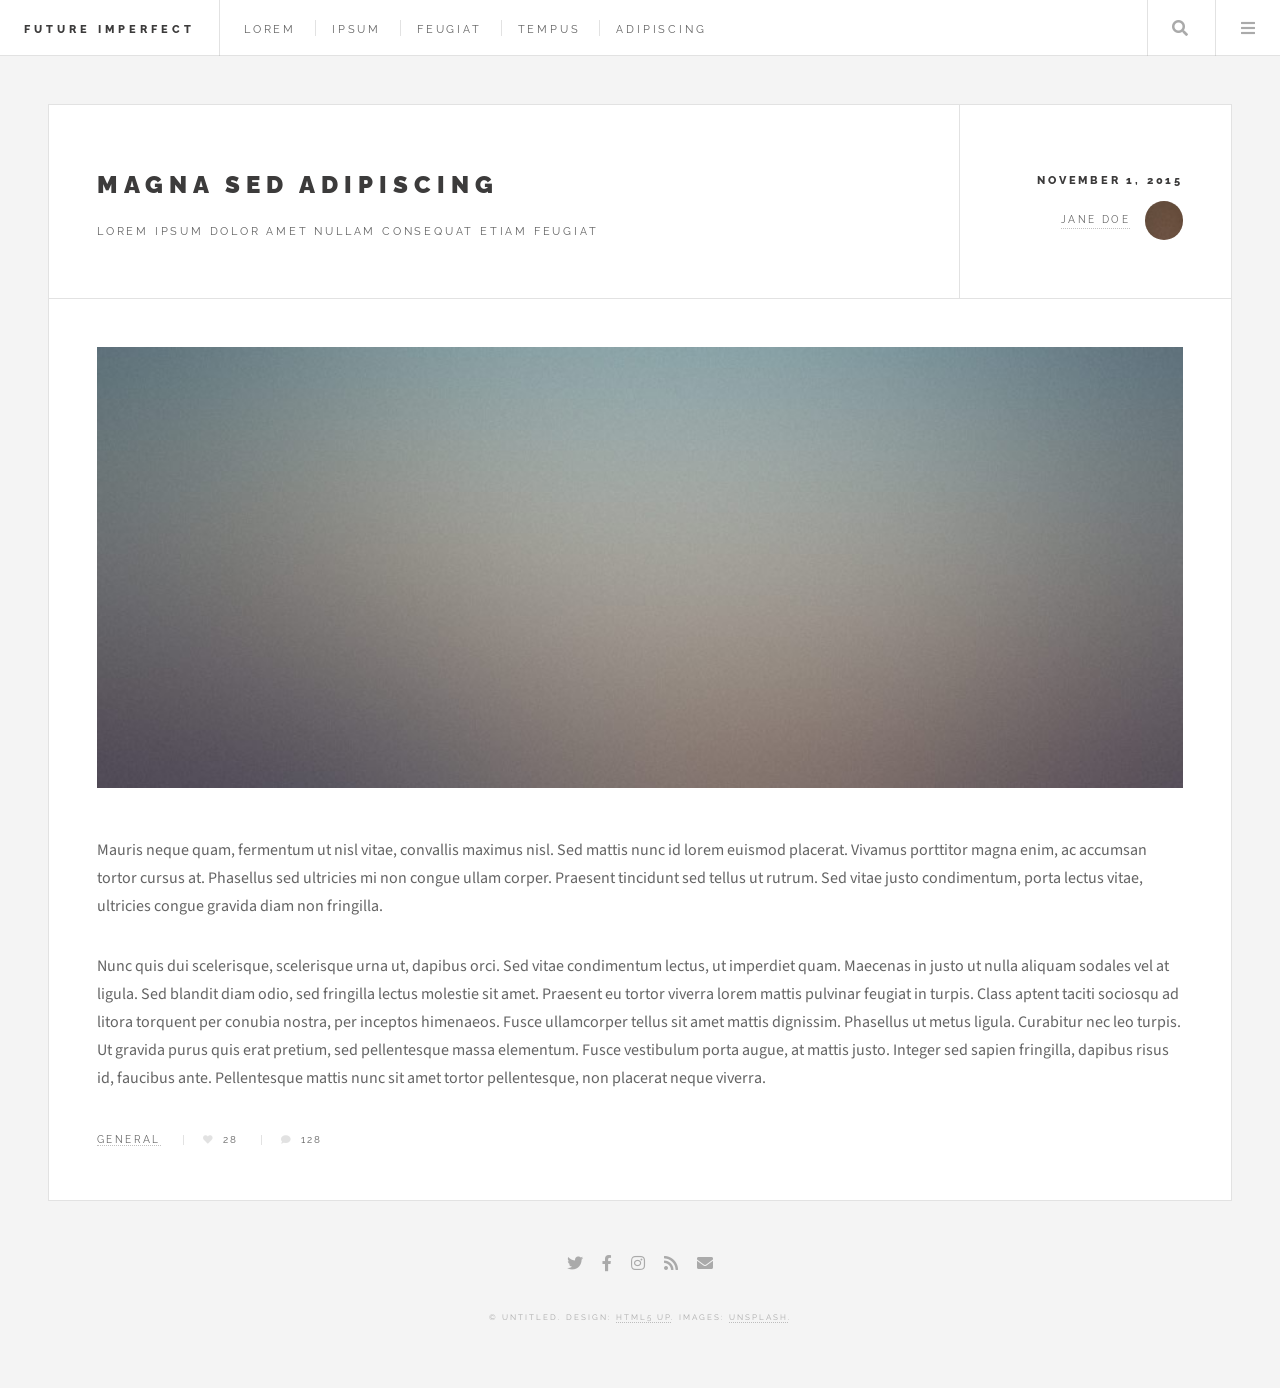
==== single.html @ 865fafd7 "Deploy HTML5 UP Future Imperfect template" ====
<!DOCTYPE HTML>
<!--
	Future Imperfect by HTML5 UP
	html5up.net | @ajlkn
	Free for personal and commercial use under the CCA 3.0 license (html5up.net/license)
-->
<html>
	<head>
		<title>Single - Future Imperfect by HTML5 UP</title>
		<meta charset="utf-8" />
		<meta name="viewport" content="width=device-width, initial-scale=1, user-scalable=no" />
		<link rel="stylesheet" href="assets/css/main.css" />
	</head>
	<body class="single is-preload">

		<!-- Wrapper -->
			<div id="wrapper">

				<!-- Header -->
					<header id="header">
						<h1><a href="index.html">Future Imperfect</a></h1>
						<nav class="links">
							<ul>
								<li><a href="#">Lorem</a></li>
								<li><a href="#">Ipsum</a></li>
								<li><a href="#">Feugiat</a></li>
								<li><a href="#">Tempus</a></li>
								<li><a href="#">Adipiscing</a></li>
							</ul>
						</nav>
						<nav class="main">
							<ul>
								<li class="search">
									<a class="fa-search" href="#search">Search</a>
									<form id="search" method="get" action="#">
										<input type="text" name="query" placeholder="Search" />
									</form>
								</li>
								<li class="menu">
									<a class="fa-bars" href="#menu">Menu</a>
								</li>
							</ul>
						</nav>
					</header>

				<!-- Menu -->
					<section id="menu">

						<!-- Search -->
							<section>
								<form class="search" method="get" action="#">
									<input type="text" name="query" placeholder="Search" />
								</form>
							</section>

						<!-- Links -->
							<section>
								<ul class="links">
									<li>
										<a href="#">
											<h3>Lorem ipsum</h3>
											<p>Feugiat tempus veroeros dolor</p>
										</a>
									</li>
									<li>
										<a href="#">
											<h3>Dolor sit amet</h3>
											<p>Sed vitae justo condimentum</p>
										</a>
									</li>
									<li>
										<a href="#">
											<h3>Feugiat veroeros</h3>
											<p>Phasellus sed ultricies mi congue</p>
										</a>
									</li>
									<li>
										<a href="#">
											<h3>Etiam sed consequat</h3>
											<p>Porta lectus amet ultricies</p>
										</a>
									</li>
								</ul>
							</section>

						<!-- Actions -->
							<section>
								<ul class="actions stacked">
									<li><a href="#" class="button large fit">Log In</a></li>
								</ul>
							</section>

					</section>

				<!-- Main -->
					<div id="main">

						<!-- Post -->
							<article class="post">
								<header>
									<div class="title">
										<h2><a href="#">Magna sed adipiscing</a></h2>
										<p>Lorem ipsum dolor amet nullam consequat etiam feugiat</p>
									</div>
									<div class="meta">
										<time class="published" datetime="2015-11-01">November 1, 2015</time>
										<a href="#" class="author"><span class="name">Jane Doe</span><img src="images/avatar.jpg" alt="" /></a>
									</div>
								</header>
								<span class="image featured"><img src="images/pic01.jpg" alt="" /></span>
								<p>Mauris neque quam, fermentum ut nisl vitae, convallis maximus nisl. Sed mattis nunc id lorem euismod placerat. Vivamus porttitor magna enim, ac accumsan tortor cursus at. Phasellus sed ultricies mi non congue ullam corper. Praesent tincidunt sed tellus ut rutrum. Sed vitae justo condimentum, porta lectus vitae, ultricies congue gravida diam non fringilla.</p>
								<p>Nunc quis dui scelerisque, scelerisque urna ut, dapibus orci. Sed vitae condimentum lectus, ut imperdiet quam. Maecenas in justo ut nulla aliquam sodales vel at ligula. Sed blandit diam odio, sed fringilla lectus molestie sit amet. Praesent eu tortor viverra lorem mattis pulvinar feugiat in turpis. Class aptent taciti sociosqu ad litora torquent per conubia nostra, per inceptos himenaeos. Fusce ullamcorper tellus sit amet mattis dignissim. Phasellus ut metus ligula. Curabitur nec leo turpis. Ut gravida purus quis erat pretium, sed pellentesque massa elementum. Fusce vestibulum porta augue, at mattis justo. Integer sed sapien fringilla, dapibus risus id, faucibus ante. Pellentesque mattis nunc sit amet tortor pellentesque, non placerat neque viverra. </p>
								<footer>
									<ul class="stats">
										<li><a href="#">General</a></li>
										<li><a href="#" class="icon solid fa-heart">28</a></li>
										<li><a href="#" class="icon solid fa-comment">128</a></li>
									</ul>
								</footer>
							</article>

					</div>

				<!-- Footer -->
					<section id="footer">
						<ul class="icons">
							<li><a href="#" class="icon brands fa-twitter"><span class="label">Twitter</span></a></li>
							<li><a href="#" class="icon brands fa-facebook-f"><span class="label">Facebook</span></a></li>
							<li><a href="#" class="icon brands fa-instagram"><span class="label">Instagram</span></a></li>
							<li><a href="#" class="icon solid fa-rss"><span class="label">RSS</span></a></li>
							<li><a href="#" class="icon solid fa-envelope"><span class="label">Email</span></a></li>
						</ul>
						<p class="copyright">&copy; Untitled. Design: <a href="http://html5up.net">HTML5 UP</a>. Images: <a href="http://unsplash.com">Unsplash</a>.</p>
					</section>

			</div>

		<!-- Scripts -->
			<script src="assets/js/jquery.min.js"></script>
			<script src="assets/js/browser.min.js"></script>
			<script src="assets/js/breakpoints.min.js"></script>
			<script src="assets/js/util.js"></script>
			<script src="assets/js/main.js"></script>

	</body>
</html>
---- assets/css/main.css ----
@import url(fontawesome-all.min.css);
@import url("https://fonts.googleapis.com/css?family=Source+Sans+Pro:400,700|Raleway:400,800,900");

/*
	Future Imperfect by HTML5 UP
	html5up.net | @ajlkn
	Free for personal and commercial use under the CCA 3.0 license (html5up.net/license)
*/

html, body, div, span, applet, object,
iframe, h1, h2, h3, h4, h5, h6, p, blockquote,
pre, a, abbr, acronym, address, big, cite,
code, del, dfn, em, img, ins, kbd, q, s, samp,
small, strike, strong, sub, sup, tt, var, b,
u, i, center, dl, dt, dd, ol, ul, li, fieldset,
form, label, legend, table, caption, tbody,
tfoot, thead, tr, th, td, article, aside,
canvas, details, embed, figure, figcaption,
footer, header, hgroup, menu, nav, output, ruby,
section, summary, time, mark, audio, video {
	margin: 0;
	padding: 0;
	border: 0;
	font-size: 100%;
	font: inherit;
	vertical-align: baseline;}

article, aside, details, figcaption, figure,
footer, header, hgroup, menu, nav, section {
	display: block;}

body {
	line-height: 1;
}

ol, ul {
	list-style: none;
}

blockquote, q {
	quotes: none;
}

	blockquote:before, blockquote:after, q:before, q:after {
		content: '';
		content: none;
	}

table {
	border-collapse: collapse;
	border-spacing: 0;
}

body {
	-webkit-text-size-adjust: none;
}

mark {
	background-color: transparent;
	color: inherit;
}

input::-moz-focus-inner {
	border: 0;
	padding: 0;
}

input, select, textarea {
	-moz-appearance: none;
	-webkit-appearance: none;
	-ms-appearance: none;
	appearance: none;
}

/* Basic */

	@-ms-viewport {
		width: device-width;
	}

	body {
		-ms-overflow-style: scrollbar;
	}

	@media screen and (max-width: 480px) {

		html, body {
			min-width: 320px;
		}

	}

	html {
		box-sizing: border-box;
	}

	*, *:before, *:after {
		box-sizing: inherit;
	}

	body {
		background: #f4f4f4;
	}

		body.is-preload *, body.is-preload *:before, body.is-preload *:after {
			-moz-animation: none !important;
			-webkit-animation: none !important;
			-ms-animation: none !important;
			animation: none !important;
			-moz-transition: none !important;
			-webkit-transition: none !important;
			-ms-transition: none !important;
			transition: none !important;
		}

/* Type */

	body, input, select, textarea {
		color: #646464;
		font-family: "Source Sans Pro", Helvetica, sans-serif;
		font-size: 14pt;
		font-weight: 400;
		line-height: 1.75;
	}

		@media screen and (max-width: 1680px) {

			body, input, select, textarea {
				font-size: 12pt;
			}

		}

		@media screen and (max-width: 1280px) {

			body, input, select, textarea {
				font-size: 12pt;
			}

		}

		@media screen and (max-width: 980px) {

			body, input, select, textarea {
				font-size: 12pt;
			}

		}

		@media screen and (max-width: 736px) {

			body, input, select, textarea {
				font-size: 12pt;
			}

		}

		@media screen and (max-width: 480px) {

			body, input, select, textarea {
				font-size: 12pt;
			}

		}

	a {
		-moz-transition: color 0.2s ease, border-bottom-color 0.2s ease;
		-webkit-transition: color 0.2s ease, border-bottom-color 0.2s ease;
		-ms-transition: color 0.2s ease, border-bottom-color 0.2s ease;
		transition: color 0.2s ease, border-bottom-color 0.2s ease;
		border-bottom: dotted 1px rgba(160, 160, 160, 0.65);
		color: inherit;
		text-decoration: none;
	}

		a:before {
			-moz-transition: color 0.2s ease;
			-webkit-transition: color 0.2s ease;
			-ms-transition: color 0.2s ease;
			transition: color 0.2s ease;
		}

		a:hover {
			border-bottom-color: transparent;
			color: #2ebaae !important;
		}

			a:hover:before {
				color: #2ebaae !important;
			}

	strong, b {
		color: #3c3b3b;
		font-weight: 700;
	}

	em, i {
		font-style: italic;
	}

	p {
		margin: 0 0 2em 0;
	}

	h1, h2, h3, h4, h5, h6 {
		color: #3c3b3b;
		font-family: "Raleway", Helvetica, sans-serif;
		font-weight: 800;
		letter-spacing: 0.25em;
		line-height: 1.65;
		margin: 0 0 1em 0;
		text-transform: uppercase;
	}

		h1 a, h2 a, h3 a, h4 a, h5 a, h6 a {
			color: inherit;
			border-bottom: 0;
		}

	h2 {
		font-size: 1.1em;
	}

	h3 {
		font-size: 0.9em;
	}

	h4 {
		font-size: 0.7em;
	}

	h5 {
		font-size: 0.7em;
	}

	h6 {
		font-size: 0.7em;
	}

	sub {
		font-size: 0.8em;
		position: relative;
		top: 0.5em;
	}

	sup {
		font-size: 0.8em;
		position: relative;
		top: -0.5em;
	}

	blockquote {
		border-left: solid 4px rgba(160, 160, 160, 0.3);
		font-style: italic;
		margin: 0 0 2em 0;
		padding: 0.5em 0 0.5em 2em;
	}

	code {
		background: rgba(160, 160, 160, 0.075);
		border: solid 1px rgba(160, 160, 160, 0.3);
		font-family: "Courier New", monospace;
		font-size: 0.9em;
		margin: 0 0.25em;
		padding: 0.25em 0.65em;
	}

	pre {
		-webkit-overflow-scrolling: touch;
		font-family: "Courier New", monospace;
		font-size: 0.9em;
		margin: 0 0 2em 0;
	}

		pre code {
			display: block;
			line-height: 1.75em;
			padding: 1em 1.5em;
			overflow-x: auto;
		}

	hr {
		border: 0;
		border-bottom: solid 1px rgba(160, 160, 160, 0.3);
		margin: 2em 0;
	}

		hr.major {
			margin: 3em 0;
		}

	.align-left {
		text-align: left;
	}

	.align-center {
		text-align: center;
	}

	.align-right {
		text-align: right;
	}

/* Row */

	.row {
		display: flex;
		flex-wrap: wrap;
		box-sizing: border-box;
		align-items: stretch;
	}

		.row > * {
			box-sizing: border-box;
		}

		.row.gtr-uniform > * > :last-child {
			margin-bottom: 0;
		}

		.row.aln-left {
			justify-content: flex-start;
		}

		.row.aln-center {
			justify-content: center;
		}

		.row.aln-right {
			justify-content: flex-end;
		}

		.row.aln-top {
			align-items: flex-start;
		}

		.row.aln-middle {
			align-items: center;
		}

		.row.aln-bottom {
			align-items: flex-end;
		}

		.row > .imp {
			order: -1;
		}

		.row > .col-1 {
			width: 8.33333%;
		}

		.row > .off-1 {
			margin-left: 8.33333%;
		}

		.row > .col-2 {
			width: 16.66667%;
		}

		.row > .off-2 {
			margin-left: 16.66667%;
		}

		.row > .col-3 {
			width: 25%;
		}

		.row > .off-3 {
			margin-left: 25%;
		}

		.row > .col-4 {
			width: 33.33333%;
		}

		.row > .off-4 {
			margin-left: 33.33333%;
		}

		.row > .col-5 {
			width: 41.66667%;
		}

		.row > .off-5 {
			margin-left: 41.66667%;
		}

		.row > .col-6 {
			width: 50%;
		}

		.row > .off-6 {
			margin-left: 50%;
		}

		.row > .col-7 {
			width: 58.33333%;
		}

		.row > .off-7 {
			margin-left: 58.33333%;
		}

		.row > .col-8 {
			width: 66.66667%;
		}

		.row > .off-8 {
			margin-left: 66.66667%;
		}

		.row > .col-9 {
			width: 75%;
		}

		.row > .off-9 {
			margin-left: 75%;
		}

		.row > .col-10 {
			width: 83.33333%;
		}

		.row > .off-10 {
			margin-left: 83.33333%;
		}

		.row > .col-11 {
			width: 91.66667%;
		}

		.row > .off-11 {
			margin-left: 91.66667%;
		}

		.row > .col-12 {
			width: 100%;
		}

		.row > .off-12 {
			margin-left: 100%;
		}

		.row.gtr-0 {
			margin-top: 0;
			margin-left: 0em;
		}

			.row.gtr-0 > * {
				padding: 0 0 0 0em;
			}

			.row.gtr-0.gtr-uniform {
				margin-top: 0em;
			}

				.row.gtr-0.gtr-uniform > * {
					padding-top: 0em;
				}

		.row.gtr-25 {
			margin-top: 0;
			margin-left: -0.25em;
		}

			.row.gtr-25 > * {
				padding: 0 0 0 0.25em;
			}

			.row.gtr-25.gtr-uniform {
				margin-top: -0.25em;
			}

				.row.gtr-25.gtr-uniform > * {
					padding-top: 0.25em;
				}

		.row.gtr-50 {
			margin-top: 0;
			margin-left: -0.5em;
		}

			.row.gtr-50 > * {
				padding: 0 0 0 0.5em;
			}

			.row.gtr-50.gtr-uniform {
				margin-top: -0.5em;
			}

				.row.gtr-50.gtr-uniform > * {
					padding-top: 0.5em;
				}

		.row {
			margin-top: 0;
			margin-left: -1em;
		}

			.row > * {
				padding: 0 0 0 1em;
			}

			.row.gtr-uniform {
				margin-top: -1em;
			}

				.row.gtr-uniform > * {
					padding-top: 1em;
				}

		.row.gtr-150 {
			margin-top: 0;
			margin-left: -1.5em;
		}

			.row.gtr-150 > * {
				padding: 0 0 0 1.5em;
			}

			.row.gtr-150.gtr-uniform {
				margin-top: -1.5em;
			}

				.row.gtr-150.gtr-uniform > * {
					padding-top: 1.5em;
				}

		.row.gtr-200 {
			margin-top: 0;
			margin-left: -2em;
		}

			.row.gtr-200 > * {
				padding: 0 0 0 2em;
			}

			.row.gtr-200.gtr-uniform {
				margin-top: -2em;
			}

				.row.gtr-200.gtr-uniform > * {
					padding-top: 2em;
				}

		@media screen and (max-width: 1680px) {

			.row {
				display: flex;
				flex-wrap: wrap;
				box-sizing: border-box;
				align-items: stretch;
			}

				.row > * {
					box-sizing: border-box;
				}

				.row.gtr-uniform > * > :last-child {
					margin-bottom: 0;
				}

				.row.aln-left {
					justify-content: flex-start;
				}

				.row.aln-center {
					justify-content: center;
				}

				.row.aln-right {
					justify-content: flex-end;
				}

				.row.aln-top {
					align-items: flex-start;
				}

				.row.aln-middle {
					align-items: center;
				}

				.row.aln-bottom {
					align-items: flex-end;
				}

				.row > .imp-xlarge {
					order: -1;
				}

				.row > .col-1-xlarge {
					width: 8.33333%;
				}

				.row > .off-1-xlarge {
					margin-left: 8.33333%;
				}

				.row > .col-2-xlarge {
					width: 16.66667%;
				}

				.row > .off-2-xlarge {
					margin-left: 16.66667%;
				}

				.row > .col-3-xlarge {
					width: 25%;
				}

				.row > .off-3-xlarge {
					margin-left: 25%;
				}

				.row > .col-4-xlarge {
					width: 33.33333%;
				}

				.row > .off-4-xlarge {
					margin-left: 33.33333%;
				}

				.row > .col-5-xlarge {
					width: 41.66667%;
				}

				.row > .off-5-xlarge {
					margin-left: 41.66667%;
				}

				.row > .col-6-xlarge {
					width: 50%;
				}

				.row > .off-6-xlarge {
					margin-left: 50%;
				}

				.row > .col-7-xlarge {
					width: 58.33333%;
				}

				.row > .off-7-xlarge {
					margin-left: 58.33333%;
				}

				.row > .col-8-xlarge {
					width: 66.66667%;
				}

				.row > .off-8-xlarge {
					margin-left: 66.66667%;
				}

				.row > .col-9-xlarge {
					width: 75%;
				}

				.row > .off-9-xlarge {
					margin-left: 75%;
				}

				.row > .col-10-xlarge {
					width: 83.33333%;
				}

				.row > .off-10-xlarge {
					margin-left: 83.33333%;
				}

				.row > .col-11-xlarge {
					width: 91.66667%;
				}

				.row > .off-11-xlarge {
					margin-left: 91.66667%;
				}

				.row > .col-12-xlarge {
					width: 100%;
				}

				.row > .off-12-xlarge {
					margin-left: 100%;
				}

				.row.gtr-0 {
					margin-top: 0;
					margin-left: 0em;
				}

					.row.gtr-0 > * {
						padding: 0 0 0 0em;
					}

					.row.gtr-0.gtr-uniform {
						margin-top: 0em;
					}

						.row.gtr-0.gtr-uniform > * {
							padding-top: 0em;
						}

				.row.gtr-25 {
					margin-top: 0;
					margin-left: -0.25em;
				}

					.row.gtr-25 > * {
						padding: 0 0 0 0.25em;
					}

					.row.gtr-25.gtr-uniform {
						margin-top: -0.25em;
					}

						.row.gtr-25.gtr-uniform > * {
							padding-top: 0.25em;
						}

				.row.gtr-50 {
					margin-top: 0;
					margin-left: -0.5em;
				}

					.row.gtr-50 > * {
						padding: 0 0 0 0.5em;
					}

					.row.gtr-50.gtr-uniform {
						margin-top: -0.5em;
					}

						.row.gtr-50.gtr-uniform > * {
							padding-top: 0.5em;
						}

				.row {
					margin-top: 0;
					margin-left: -1em;
				}

					.row > * {
						padding: 0 0 0 1em;
					}

					.row.gtr-uniform {
						margin-top: -1em;
					}

						.row.gtr-uniform > * {
							padding-top: 1em;
						}

				.row.gtr-150 {
					margin-top: 0;
					margin-left: -1.5em;
				}

					.row.gtr-150 > * {
						padding: 0 0 0 1.5em;
					}

					.row.gtr-150.gtr-uniform {
						margin-top: -1.5em;
					}

						.row.gtr-150.gtr-uniform > * {
							padding-top: 1.5em;
						}

				.row.gtr-200 {
					margin-top: 0;
					margin-left: -2em;
				}

					.row.gtr-200 > * {
						padding: 0 0 0 2em;
					}

					.row.gtr-200.gtr-uniform {
						margin-top: -2em;
					}

						.row.gtr-200.gtr-uniform > * {
							padding-top: 2em;
						}

		}

		@media screen and (max-width: 1280px) {

			.row {
				display: flex;
				flex-wrap: wrap;
				box-sizing: border-box;
				align-items: stretch;
			}

				.row > * {
					box-sizing: border-box;
				}

				.row.gtr-uniform > * > :last-child {
					margin-bottom: 0;
				}

				.row.aln-left {
					justify-content: flex-start;
				}

				.row.aln-center {
					justify-content: center;
				}

				.row.aln-right {
					justify-content: flex-end;
				}

				.row.aln-top {
					align-items: flex-start;
				}

				.row.aln-middle {
					align-items: center;
				}

				.row.aln-bottom {
					align-items: flex-end;
				}

				.row > .imp-large {
					order: -1;
				}

				.row > .col-1-large {
					width: 8.33333%;
				}

				.row > .off-1-large {
					margin-left: 8.33333%;
				}

				.row > .col-2-large {
					width: 16.66667%;
				}

				.row > .off-2-large {
					margin-left: 16.66667%;
				}

				.row > .col-3-large {
					width: 25%;
				}

				.row > .off-3-large {
					margin-left: 25%;
				}

				.row > .col-4-large {
					width: 33.33333%;
				}

				.row > .off-4-large {
					margin-left: 33.33333%;
				}

				.row > .col-5-large {
					width: 41.66667%;
				}

				.row > .off-5-large {
					margin-left: 41.66667%;
				}

				.row > .col-6-large {
					width: 50%;
				}

				.row > .off-6-large {
					margin-left: 50%;
				}

				.row > .col-7-large {
					width: 58.33333%;
				}

				.row > .off-7-large {
					margin-left: 58.33333%;
				}

				.row > .col-8-large {
					width: 66.66667%;
				}

				.row > .off-8-large {
					margin-left: 66.66667%;
				}

				.row > .col-9-large {
					width: 75%;
				}

				.row > .off-9-large {
					margin-left: 75%;
				}

				.row > .col-10-large {
					width: 83.33333%;
				}

				.row > .off-10-large {
					margin-left: 83.33333%;
				}

				.row > .col-11-large {
					width: 91.66667%;
				}

				.row > .off-11-large {
					margin-left: 91.66667%;
				}

				.row > .col-12-large {
					width: 100%;
				}

				.row > .off-12-large {
					margin-left: 100%;
				}

				.row.gtr-0 {
					margin-top: 0;
					margin-left: 0em;
				}

					.row.gtr-0 > * {
						padding: 0 0 0 0em;
					}

					.row.gtr-0.gtr-uniform {
						margin-top: 0em;
					}

						.row.gtr-0.gtr-uniform > * {
							padding-top: 0em;
						}

				.row.gtr-25 {
					margin-top: 0;
					margin-left: -0.25em;
				}

					.row.gtr-25 > * {
						padding: 0 0 0 0.25em;
					}

					.row.gtr-25.gtr-uniform {
						margin-top: -0.25em;
					}

						.row.gtr-25.gtr-uniform > * {
							padding-top: 0.25em;
						}

				.row.gtr-50 {
					margin-top: 0;
					margin-left: -0.5em;
				}

					.row.gtr-50 > * {
						padding: 0 0 0 0.5em;
					}

					.row.gtr-50.gtr-uniform {
						margin-top: -0.5em;
					}

						.row.gtr-50.gtr-uniform > * {
							padding-top: 0.5em;
						}

				.row {
					margin-top: 0;
					margin-left: -1em;
				}

					.row > * {
						padding: 0 0 0 1em;
					}

					.row.gtr-uniform {
						margin-top: -1em;
					}

						.row.gtr-uniform > * {
							padding-top: 1em;
						}

				.row.gtr-150 {
					margin-top: 0;
					margin-left: -1.5em;
				}

					.row.gtr-150 > * {
						padding: 0 0 0 1.5em;
					}

					.row.gtr-150.gtr-uniform {
						margin-top: -1.5em;
					}

						.row.gtr-150.gtr-uniform > * {
							padding-top: 1.5em;
						}

				.row.gtr-200 {
					margin-top: 0;
					margin-left: -2em;
				}

					.row.gtr-200 > * {
						padding: 0 0 0 2em;
					}

					.row.gtr-200.gtr-uniform {
						margin-top: -2em;
					}

						.row.gtr-200.gtr-uniform > * {
							padding-top: 2em;
						}

		}

		@media screen and (max-width: 980px) {

			.row {
				display: flex;
				flex-wrap: wrap;
				box-sizing: border-box;
				align-items: stretch;
			}

				.row > * {
					box-sizing: border-box;
				}

				.row.gtr-uniform > * > :last-child {
					margin-bottom: 0;
				}

				.row.aln-left {
					justify-content: flex-start;
				}

				.row.aln-center {
					justify-content: center;
				}

				.row.aln-right {
					justify-content: flex-end;
				}

				.row.aln-top {
					align-items: flex-start;
				}

				.row.aln-middle {
					align-items: center;
				}

				.row.aln-bottom {
					align-items: flex-end;
				}

				.row > .imp-medium {
					order: -1;
				}

				.row > .col-1-medium {
					width: 8.33333%;
				}

				.row > .off-1-medium {
					margin-left: 8.33333%;
				}

				.row > .col-2-medium {
					width: 16.66667%;
				}

				.row > .off-2-medium {
					margin-left: 16.66667%;
				}

				.row > .col-3-medium {
					width: 25%;
				}

				.row > .off-3-medium {
					margin-left: 25%;
				}

				.row > .col-4-medium {
					width: 33.33333%;
				}

				.row > .off-4-medium {
					margin-left: 33.33333%;
				}

				.row > .col-5-medium {
					width: 41.66667%;
				}

				.row > .off-5-medium {
					margin-left: 41.66667%;
				}

				.row > .col-6-medium {
					width: 50%;
				}

				.row > .off-6-medium {
					margin-left: 50%;
				}

				.row > .col-7-medium {
					width: 58.33333%;
				}

				.row > .off-7-medium {
					margin-left: 58.33333%;
				}

				.row > .col-8-medium {
					width: 66.66667%;
				}

				.row > .off-8-medium {
					margin-left: 66.66667%;
				}

				.row > .col-9-medium {
					width: 75%;
				}

				.row > .off-9-medium {
					margin-left: 75%;
				}

				.row > .col-10-medium {
					width: 83.33333%;
				}

				.row > .off-10-medium {
					margin-left: 83.33333%;
				}

				.row > .col-11-medium {
					width: 91.66667%;
				}

				.row > .off-11-medium {
					margin-left: 91.66667%;
				}

				.row > .col-12-medium {
					width: 100%;
				}

				.row > .off-12-medium {
					margin-left: 100%;
				}

				.row.gtr-0 {
					margin-top: 0;
					margin-left: 0em;
				}

					.row.gtr-0 > * {
						padding: 0 0 0 0em;
					}

					.row.gtr-0.gtr-uniform {
						margin-top: 0em;
					}

						.row.gtr-0.gtr-uniform > * {
							padding-top: 0em;
						}

				.row.gtr-25 {
					margin-top: 0;
					margin-left: -0.25em;
				}

					.row.gtr-25 > * {
						padding: 0 0 0 0.25em;
					}

					.row.gtr-25.gtr-uniform {
						margin-top: -0.25em;
					}

						.row.gtr-25.gtr-uniform > * {
							padding-top: 0.25em;
						}

				.row.gtr-50 {
					margin-top: 0;
					margin-left: -0.5em;
				}

					.row.gtr-50 > * {
						padding: 0 0 0 0.5em;
					}

					.row.gtr-50.gtr-uniform {
						margin-top: -0.5em;
					}

						.row.gtr-50.gtr-uniform > * {
							padding-top: 0.5em;
						}

				.row {
					margin-top: 0;
					margin-left: -1em;
				}

					.row > * {
						padding: 0 0 0 1em;
					}

					.row.gtr-uniform {
						margin-top: -1em;
					}

						.row.gtr-uniform > * {
							padding-top: 1em;
						}

				.row.gtr-150 {
					margin-top: 0;
					margin-left: -1.5em;
				}

					.row.gtr-150 > * {
						padding: 0 0 0 1.5em;
					}

					.row.gtr-150.gtr-uniform {
						margin-top: -1.5em;
					}

						.row.gtr-150.gtr-uniform > * {
							padding-top: 1.5em;
						}

				.row.gtr-200 {
					margin-top: 0;
					margin-left: -2em;
				}

					.row.gtr-200 > * {
						padding: 0 0 0 2em;
					}

					.row.gtr-200.gtr-uniform {
						margin-top: -2em;
					}

						.row.gtr-200.gtr-uniform > * {
							padding-top: 2em;
						}

		}

		@media screen and (max-width: 736px) {

			.row {
				display: flex;
				flex-wrap: wrap;
				box-sizing: border-box;
				align-items: stretch;
			}

				.row > * {
					box-sizing: border-box;
				}

				.row.gtr-uniform > * > :last-child {
					margin-bottom: 0;
				}

				.row.aln-left {
					justify-content: flex-start;
				}

				.row.aln-center {
					justify-content: center;
				}

				.row.aln-right {
					justify-content: flex-end;
				}

				.row.aln-top {
					align-items: flex-start;
				}

				.row.aln-middle {
					align-items: center;
				}

				.row.aln-bottom {
					align-items: flex-end;
				}

				.row > .imp-small {
					order: -1;
				}

				.row > .col-1-small {
					width: 8.33333%;
				}

				.row > .off-1-small {
					margin-left: 8.33333%;
				}

				.row > .col-2-small {
					width: 16.66667%;
				}

				.row > .off-2-small {
					margin-left: 16.66667%;
				}

				.row > .col-3-small {
					width: 25%;
				}

				.row > .off-3-small {
					margin-left: 25%;
				}

				.row > .col-4-small {
					width: 33.33333%;
				}

				.row > .off-4-small {
					margin-left: 33.33333%;
				}

				.row > .col-5-small {
					width: 41.66667%;
				}

				.row > .off-5-small {
					margin-left: 41.66667%;
				}

				.row > .col-6-small {
					width: 50%;
				}

				.row > .off-6-small {
					margin-left: 50%;
				}

				.row > .col-7-small {
					width: 58.33333%;
				}

				.row > .off-7-small {
					margin-left: 58.33333%;
				}

				.row > .col-8-small {
					width: 66.66667%;
				}

				.row > .off-8-small {
					margin-left: 66.66667%;
				}

				.row > .col-9-small {
					width: 75%;
				}

				.row > .off-9-small {
					margin-left: 75%;
				}

				.row > .col-10-small {
					width: 83.33333%;
				}

				.row > .off-10-small {
					margin-left: 83.33333%;
				}

				.row > .col-11-small {
					width: 91.66667%;
				}

				.row > .off-11-small {
					margin-left: 91.66667%;
				}

				.row > .col-12-small {
					width: 100%;
				}

				.row > .off-12-small {
					margin-left: 100%;
				}

				.row.gtr-0 {
					margin-top: 0;
					margin-left: 0em;
				}

					.row.gtr-0 > * {
						padding: 0 0 0 0em;
					}

					.row.gtr-0.gtr-uniform {
						margin-top: 0em;
					}

						.row.gtr-0.gtr-uniform > * {
							padding-top: 0em;
						}

				.row.gtr-25 {
					margin-top: 0;
					margin-left: -0.25em;
				}

					.row.gtr-25 > * {
						padding: 0 0 0 0.25em;
					}

					.row.gtr-25.gtr-uniform {
						margin-top: -0.25em;
					}

						.row.gtr-25.gtr-uniform > * {
							padding-top: 0.25em;
						}

				.row.gtr-50 {
					margin-top: 0;
					margin-left: -0.5em;
				}

					.row.gtr-50 > * {
						padding: 0 0 0 0.5em;
					}

					.row.gtr-50.gtr-uniform {
						margin-top: -0.5em;
					}

						.row.gtr-50.gtr-uniform > * {
							padding-top: 0.5em;
						}

				.row {
					margin-top: 0;
					margin-left: -1em;
				}

					.row > * {
						padding: 0 0 0 1em;
					}

					.row.gtr-uniform {
						margin-top: -1em;
					}

						.row.gtr-uniform > * {
							padding-top: 1em;
						}

				.row.gtr-150 {
					margin-top: 0;
					margin-left: -1.5em;
				}

					.row.gtr-150 > * {
						padding: 0 0 0 1.5em;
					}

					.row.gtr-150.gtr-uniform {
						margin-top: -1.5em;
					}

						.row.gtr-150.gtr-uniform > * {
							padding-top: 1.5em;
						}

				.row.gtr-200 {
					margin-top: 0;
					margin-left: -2em;
				}

					.row.gtr-200 > * {
						padding: 0 0 0 2em;
					}

					.row.gtr-200.gtr-uniform {
						margin-top: -2em;
					}

						.row.gtr-200.gtr-uniform > * {
							padding-top: 2em;
						}

		}

		@media screen and (max-width: 480px) {

			.row {
				display: flex;
				flex-wrap: wrap;
				box-sizing: border-box;
				align-items: stretch;
			}

				.row > * {
					box-sizing: border-box;
				}

				.row.gtr-uniform > * > :last-child {
					margin-bottom: 0;
				}

				.row.aln-left {
					justify-content: flex-start;
				}

				.row.aln-center {
					justify-content: center;
				}

				.row.aln-right {
					justify-content: flex-end;
				}

				.row.aln-top {
					align-items: flex-start;
				}

				.row.aln-middle {
					align-items: center;
				}

				.row.aln-bottom {
					align-items: flex-end;
				}

				.row > .imp-xsmall {
					order: -1;
				}

				.row > .col-1-xsmall {
					width: 8.33333%;
				}

				.row > .off-1-xsmall {
					margin-left: 8.33333%;
				}

				.row > .col-2-xsmall {
					width: 16.66667%;
				}

				.row > .off-2-xsmall {
					margin-left: 16.66667%;
				}

				.row > .col-3-xsmall {
					width: 25%;
				}

				.row > .off-3-xsmall {
					margin-left: 25%;
				}

				.row > .col-4-xsmall {
					width: 33.33333%;
				}

				.row > .off-4-xsmall {
					margin-left: 33.33333%;
				}

				.row > .col-5-xsmall {
					width: 41.66667%;
				}

				.row > .off-5-xsmall {
					margin-left: 41.66667%;
				}

				.row > .col-6-xsmall {
					width: 50%;
				}

				.row > .off-6-xsmall {
					margin-left: 50%;
				}

				.row > .col-7-xsmall {
					width: 58.33333%;
				}

				.row > .off-7-xsmall {
					margin-left: 58.33333%;
				}

				.row > .col-8-xsmall {
					width: 66.66667%;
				}

				.row > .off-8-xsmall {
					margin-left: 66.66667%;
				}

				.row > .col-9-xsmall {
					width: 75%;
				}

				.row > .off-9-xsmall {
					margin-left: 75%;
				}

				.row > .col-10-xsmall {
					width: 83.33333%;
				}

				.row > .off-10-xsmall {
					margin-left: 83.33333%;
				}

				.row > .col-11-xsmall {
					width: 91.66667%;
				}

				.row > .off-11-xsmall {
					margin-left: 91.66667%;
				}

				.row > .col-12-xsmall {
					width: 100%;
				}

				.row > .off-12-xsmall {
					margin-left: 100%;
				}

				.row.gtr-0 {
					margin-top: 0;
					margin-left: 0em;
				}

					.row.gtr-0 > * {
						padding: 0 0 0 0em;
					}

					.row.gtr-0.gtr-uniform {
						margin-top: 0em;
					}

						.row.gtr-0.gtr-uniform > * {
							padding-top: 0em;
						}

				.row.gtr-25 {
					margin-top: 0;
					margin-left: -0.25em;
				}

					.row.gtr-25 > * {
						padding: 0 0 0 0.25em;
					}

					.row.gtr-25.gtr-uniform {
						margin-top: -0.25em;
					}

						.row.gtr-25.gtr-uniform > * {
							padding-top: 0.25em;
						}

				.row.gtr-50 {
					margin-top: 0;
					margin-left: -0.5em;
				}

					.row.gtr-50 > * {
						padding: 0 0 0 0.5em;
					}

					.row.gtr-50.gtr-uniform {
						margin-top: -0.5em;
					}

						.row.gtr-50.gtr-uniform > * {
							padding-top: 0.5em;
						}

				.row {
					margin-top: 0;
					margin-left: -1em;
				}

					.row > * {
						padding: 0 0 0 1em;
					}

					.row.gtr-uniform {
						margin-top: -1em;
					}

						.row.gtr-uniform > * {
							padding-top: 1em;
						}

				.row.gtr-150 {
					margin-top: 0;
					margin-left: -1.5em;
				}

					.row.gtr-150 > * {
						padding: 0 0 0 1.5em;
					}

					.row.gtr-150.gtr-uniform {
						margin-top: -1.5em;
					}

						.row.gtr-150.gtr-uniform > * {
							padding-top: 1.5em;
						}

				.row.gtr-200 {
					margin-top: 0;
					margin-left: -2em;
				}

					.row.gtr-200 > * {
						padding: 0 0 0 2em;
					}

					.row.gtr-200.gtr-uniform {
						margin-top: -2em;
					}

						.row.gtr-200.gtr-uniform > * {
							padding-top: 2em;
						}

		}

/* Author */

	.author {
		display: -moz-flex;
		display: -webkit-flex;
		display: -ms-flex;
		display: flex;
		-moz-flex-direction: row;
		-webkit-flex-direction: row;
		-ms-flex-direction: row;
		flex-direction: row;
		-moz-align-items: center;
		-webkit-align-items: center;
		-ms-align-items: center;
		align-items: center;
		-moz-justify-content: -moz-flex-end;
		-webkit-justify-content: -webkit-flex-end;
		-ms-justify-content: -ms-flex-end;
		justify-content: flex-end;
		border-bottom: 0;
		font-family: "Raleway", Helvetica, sans-serif;
		font-size: 0.6em;
		font-weight: 400;
		letter-spacing: 0.25em;
		text-transform: uppercase;
		white-space: nowrap;
	}

		.author .name {
			-moz-transition: border-bottom-color 0.2s ease;
			-webkit-transition: border-bottom-color 0.2s ease;
			-ms-transition: border-bottom-color 0.2s ease;
			transition: border-bottom-color 0.2s ease;
			border-bottom: dotted 1px rgba(160, 160, 160, 0.65);
			display: block;
			margin: 0 1.5em 0 0;
		}

		.author img {
			border-radius: 100%;
			display: block;
			width: 4em;
		}

		.author:hover .name {
			border-bottom-color: transparent;
		}

/* Blurb */

	.blurb h2 {
		font-size: 0.8em;
		margin: 0 0 1.5em 0;
	}

	.blurb h3 {
		font-size: 0.7em;
	}

	.blurb p {
		font-size: 0.9em;
	}

/* Box */

	.box {
		border: solid 1px rgba(160, 160, 160, 0.3);
		margin-bottom: 2em;
		padding: 1.5em;
	}

		.box > :last-child,
		.box > :last-child > :last-child,
		.box > :last-child > :last-child > :last-child {
			margin-bottom: 0;
		}

		.box.alt {
			border: 0;
			border-radius: 0;
			padding: 0;
		}

/* Button */

	input[type="submit"],
	input[type="reset"],
	input[type="button"],
	button,
	.button {
		-moz-appearance: none;
		-webkit-appearance: none;
		-ms-appearance: none;
		appearance: none;
		-moz-transition: background-color 0.2s ease, box-shadow 0.2s ease, color 0.2s ease;
		-webkit-transition: background-color 0.2s ease, box-shadow 0.2s ease, color 0.2s ease;
		-ms-transition: background-color 0.2s ease, box-shadow 0.2s ease, color 0.2s ease;
		transition: background-color 0.2s ease, box-shadow 0.2s ease, color 0.2s ease;
		background-color: transparent;
		border: 0;
		box-shadow: inset 0 0 0 1px rgba(160, 160, 160, 0.3);
		color: #3c3b3b !important;
		cursor: pointer;
		display: inline-block;
		font-family: "Raleway", Helvetica, sans-serif;
		font-size: 0.6em;
		font-weight: 800;
		height: 4.8125em;
		letter-spacing: 0.25em;
		line-height: 4.8125em;
		padding: 0 2.5em;
		text-align: center;
		text-decoration: none;
		text-transform: uppercase;
		white-space: nowrap;
	}

		input[type="submit"]:hover,
		input[type="reset"]:hover,
		input[type="button"]:hover,
		button:hover,
		.button:hover {
			box-shadow: inset 0 0 0 1px #2ebaae;
			color: #2ebaae !important;
		}

			input[type="submit"]:hover:active,
			input[type="reset"]:hover:active,
			input[type="button"]:hover:active,
			button:hover:active,
			.button:hover:active {
				background-color: rgba(46, 186, 174, 0.05);
			}

		input[type="submit"]:before, input[type="submit"]:after,
		input[type="reset"]:before,
		input[type="reset"]:after,
		input[type="button"]:before,
		input[type="button"]:after,
		button:before,
		button:after,
		.button:before,
		.button:after {
			color: #aaaaaa;
			position: relative;
		}

		input[type="submit"]:before,
		input[type="reset"]:before,
		input[type="button"]:before,
		button:before,
		.button:before {
			left: -1em;
			padding: 0 0 0 0.75em;
		}

		input[type="submit"]:after,
		input[type="reset"]:after,
		input[type="button"]:after,
		button:after,
		.button:after {
			left: 1em;
			padding: 0 0.75em 0 0;
		}

		input[type="submit"].fit,
		input[type="reset"].fit,
		input[type="button"].fit,
		button.fit,
		.button.fit {
			width: 100%;
		}

		input[type="submit"].large,
		input[type="reset"].large,
		input[type="button"].large,
		button.large,
		.button.large {
			font-size: 0.7em;
			padding: 0 3em;
		}

		input[type="submit"].small,
		input[type="reset"].small,
		input[type="button"].small,
		button.small,
		.button.small {
			font-size: 0.5em;
		}

		input[type="submit"].disabled, input[type="submit"]:disabled,
		input[type="reset"].disabled,
		input[type="reset"]:disabled,
		input[type="button"].disabled,
		input[type="button"]:disabled,
		button.disabled,
		button:disabled,
		.button.disabled,
		.button:disabled {
			pointer-events: none;
			color: rgba(160, 160, 160, 0.3) !important;
		}

			input[type="submit"].disabled:before, input[type="submit"]:disabled:before,
			input[type="reset"].disabled:before,
			input[type="reset"]:disabled:before,
			input[type="button"].disabled:before,
			input[type="button"]:disabled:before,
			button.disabled:before,
			button:disabled:before,
			.button.disabled:before,
			.button:disabled:before {
				color: rgba(160, 160, 160, 0.3) !important;
			}

/* Form */

	form {
		margin: 0 0 2em 0;
	}

		form.search {
			text-decoration: none;
			position: relative;
		}

			form.search:before {
				-moz-osx-font-smoothing: grayscale;
				-webkit-font-smoothing: antialiased;
				display: inline-block;
				font-style: normal;
				font-variant: normal;
				text-rendering: auto;
				line-height: 1;
				text-transform: none !important;
				font-family: 'Font Awesome 5 Free';
				font-weight: 900;
			}

			form.search:before {
				color: #aaaaaa;
				content: '\f002';
				display: block;
				height: 2.75em;
				left: 0;
				line-height: 2.75em;
				position: absolute;
				text-align: center;
				top: 0;
				width: 2.5em;
			}

			form.search > input:first-child {
				padding-left: 2.5em;
			}

	label {
		color: #3c3b3b;
		display: block;
		font-size: 0.9em;
		font-weight: 700;
		margin: 0 0 1em 0;
	}

	input[type="text"],
	input[type="password"],
	input[type="email"],
	input[type="tel"],
	select,
	textarea {
		-moz-appearance: none;
		-webkit-appearance: none;
		-ms-appearance: none;
		appearance: none;
		background: rgba(160, 160, 160, 0.075);
		border: none;
		border: solid 1px rgba(160, 160, 160, 0.3);
		border-radius: 0;
		color: inherit;
		display: block;
		outline: 0;
		padding: 0 1em;
		text-decoration: none;
		width: 100%;
	}

		input[type="text"]:invalid,
		input[type="password"]:invalid,
		input[type="email"]:invalid,
		input[type="tel"]:invalid,
		select:invalid,
		textarea:invalid {
			box-shadow: none;
		}

		input[type="text"]:focus,
		input[type="password"]:focus,
		input[type="email"]:focus,
		input[type="tel"]:focus,
		select:focus,
		textarea:focus {
			border-color: #2ebaae;
			box-shadow: inset 0 0 0 1px #2ebaae;
		}

	.select-wrapper {
		text-decoration: none;
		display: block;
		position: relative;
	}

		.select-wrapper:before {
			-moz-osx-font-smoothing: grayscale;
			-webkit-font-smoothing: antialiased;
			display: inline-block;
			font-style: normal;
			font-variant: normal;
			text-rendering: auto;
			line-height: 1;
			text-transform: none !important;
			font-family: 'Font Awesome 5 Free';
			font-weight: 900;
		}

		.select-wrapper:before {
			color: rgba(160, 160, 160, 0.3);
			content: '\f078';
			display: block;
			height: 2.75em;
			line-height: 2.75em;
			pointer-events: none;
			position: absolute;
			right: 0;
			text-align: center;
			top: 0;
			width: 2.75em;
		}

		.select-wrapper select::-ms-expand {
			display: none;
		}

	select {
		background-image: url("data:image/svg+xml;charset=utf8,%3Csvg xmlns='http://www.w3.org/2000/svg' width='40' height='40' preserveAspectRatio='none' viewBox='0 0 40 40'%3E%3Cpath d='M9.4,12.3l10.4,10.4l10.4-10.4c0.2-0.2,0.5-0.4,0.9-0.4c0.3,0,0.6,0.1,0.9,0.4l3.3,3.3c0.2,0.2,0.4,0.5,0.4,0.9 c0,0.4-0.1,0.6-0.4,0.9L20.7,31.9c-0.2,0.2-0.5,0.4-0.9,0.4c-0.3,0-0.6-0.1-0.9-0.4L4.3,17.3c-0.2-0.2-0.4-0.5-0.4-0.9 c0-0.4,0.1-0.6,0.4-0.9l3.3-3.3c0.2-0.2,0.5-0.4,0.9-0.4S9.1,12.1,9.4,12.3z' fill='rgba(160, 160, 160, 0.3)' /%3E%3C/svg%3E");
		background-size: 1.25rem;
		background-repeat: no-repeat;
		background-position: calc(100% - 1rem) center;
		height: 2.75em;
		padding-right: 2.75em;
		text-overflow: ellipsis;
	}

		select option {
			color: #3c3b3b;
			background: #ffffff;
		}

		select:focus::-ms-value {
			background-color: transparent;
		}

		select::-ms-expand {
			display: none;
		}

	input[type="text"],
	input[type="password"],
	input[type="email"],
	select {
		height: 2.75em;
	}

	textarea {
		padding: 0.75em 1em;
	}

	input[type="checkbox"],
	input[type="radio"] {
		-moz-appearance: none;
		-webkit-appearance: none;
		-ms-appearance: none;
		appearance: none;
		display: block;
		float: left;
		margin-right: -2em;
		opacity: 0;
		width: 1em;
		z-index: -1;
	}

		input[type="checkbox"] + label,
		input[type="radio"] + label {
			text-decoration: none;
			color: #646464;
			cursor: pointer;
			display: inline-block;
			font-size: 1em;
			font-weight: 400;
			padding-left: 2.4em;
			padding-right: 0.75em;
			position: relative;
		}

			input[type="checkbox"] + label:before,
			input[type="radio"] + label:before {
				-moz-osx-font-smoothing: grayscale;
				-webkit-font-smoothing: antialiased;
				display: inline-block;
				font-style: normal;
				font-variant: normal;
				text-rendering: auto;
				line-height: 1;
				text-transform: none !important;
				font-family: 'Font Awesome 5 Free';
				font-weight: 900;
			}

			input[type="checkbox"] + label:before,
			input[type="radio"] + label:before {
				background: rgba(160, 160, 160, 0.075);
				border: solid 1px rgba(160, 160, 160, 0.3);
				content: '';
				display: inline-block;
				font-size: 0.8em;
				height: 2.0625em;
				left: 0;
				line-height: 2.0625em;
				position: absolute;
				text-align: center;
				top: 0;
				width: 2.0625em;
			}

		input[type="checkbox"]:checked + label:before,
		input[type="radio"]:checked + label:before {
			background: #3c3b3b;
			border-color: #3c3b3b;
			color: #ffffff;
			content: '\f00c';
		}

		input[type="checkbox"]:focus + label:before,
		input[type="radio"]:focus + label:before {
			border-color: #2ebaae;
			box-shadow: 0 0 0 1px #2ebaae;
		}

	input[type="radio"] + label:before {
		border-radius: 100%;
	}

	::-webkit-input-placeholder {
		color: #aaaaaa !important;
		opacity: 1.0;
	}

	:-moz-placeholder {
		color: #aaaaaa !important;
		opacity: 1.0;
	}

	::-moz-placeholder {
		color: #aaaaaa !important;
		opacity: 1.0;
	}

	:-ms-input-placeholder {
		color: #aaaaaa !important;
		opacity: 1.0;
	}

/* Icon */

	.icon {
		text-decoration: none;
		border-bottom: none;
		position: relative;
	}

		.icon:before {
			-moz-osx-font-smoothing: grayscale;
			-webkit-font-smoothing: antialiased;
			display: inline-block;
			font-style: normal;
			font-variant: normal;
			text-rendering: auto;
			line-height: 1;
			text-transform: none !important;
			font-family: 'Font Awesome 5 Free';
			font-weight: 400;
		}

		.icon > .label {
			display: none;
		}

		.icon:before {
			line-height: inherit;
		}

		.icon.solid:before {
			font-weight: 900;
		}

		.icon.brands:before {
			font-family: 'Font Awesome 5 Brands';
		}

		.icon.suffix:before {
			float: right;
		}

/* Image */

	.image {
		border: 0;
		display: inline-block;
		position: relative;
	}

		.image img {
			display: block;
		}

		.image.left, .image.right {
			max-width: 40%;
		}

			.image.left img, .image.right img {
				width: 100%;
			}

		.image.left {
			float: left;
			padding: 0 1.5em 1em 0;
			top: 0.25em;
		}

		.image.right {
			float: right;
			padding: 0 0 1em 1.5em;
			top: 0.25em;
		}

		.image.fit {
			display: block;
			margin: 0 0 2em 0;
			width: 100%;
		}

			.image.fit img {
				width: 100%;
			}

		.image.featured {
			display: block;
			margin: 0 0 3em 0;
			width: 100%;
		}

			.image.featured img {
				width: 100%;
			}

			@media screen and (max-width: 736px) {

				.image.featured {
					margin: 0 0 1.5em 0;
				}

			}

		.image.main {
			display: block;
			margin: 0 0 3em 0;
			width: 100%;
		}

			.image.main img {
				width: 100%;
			}

/* List */

	ol {
		list-style: decimal;
		margin: 0 0 2em 0;
		padding-left: 1.25em;
	}

		ol li {
			padding-left: 0.25em;
		}

	ul {
		list-style: disc;
		margin: 0 0 2em 0;
		padding-left: 1em;
	}

		ul li {
			padding-left: 0.5em;
		}

		ul.alt {
			list-style: none;
			padding-left: 0;
		}

			ul.alt li {
				border-top: solid 1px rgba(160, 160, 160, 0.3);
				padding: 0.5em 0;
			}

				ul.alt li:first-child {
					border-top: 0;
					padding-top: 0;
				}

	dl {
		margin: 0 0 2em 0;
	}

		dl dt {
			display: block;
			font-weight: 700;
			margin: 0 0 1em 0;
		}

		dl dd {
			margin-left: 2em;
		}

/* Actions */

	ul.actions {
		display: -moz-flex;
		display: -webkit-flex;
		display: -ms-flex;
		display: flex;
		cursor: default;
		list-style: none;
		margin-left: -1em;
		padding-left: 0;
	}

		ul.actions li {
			padding: 0 0 0 1em;
			vertical-align: middle;
		}

		ul.actions.special {
			-moz-justify-content: center;
			-webkit-justify-content: center;
			-ms-justify-content: center;
			justify-content: center;
			width: 100%;
			margin-left: 0;
		}

			ul.actions.special li:first-child {
				padding-left: 0;
			}

		ul.actions.stacked {
			-moz-flex-direction: column;
			-webkit-flex-direction: column;
			-ms-flex-direction: column;
			flex-direction: column;
			margin-left: 0;
		}

			ul.actions.stacked li {
				padding: 1.3em 0 0 0;
			}

				ul.actions.stacked li:first-child {
					padding-top: 0;
				}

		ul.actions.fit {
			width: calc(100% + 1em);
		}

			ul.actions.fit li {
				-moz-flex-grow: 1;
				-webkit-flex-grow: 1;
				-ms-flex-grow: 1;
				flex-grow: 1;
				-moz-flex-shrink: 1;
				-webkit-flex-shrink: 1;
				-ms-flex-shrink: 1;
				flex-shrink: 1;
				width: 100%;
			}

				ul.actions.fit li > * {
					width: 100%;
				}

			ul.actions.fit.stacked {
				width: 100%;
			}

		@media screen and (max-width: 480px) {

			ul.actions:not(.fixed) {
				-moz-flex-direction: column;
				-webkit-flex-direction: column;
				-ms-flex-direction: column;
				flex-direction: column;
				margin-left: 0;
				width: 100% !important;
			}

				ul.actions:not(.fixed) li {
					-moz-flex-grow: 1;
					-webkit-flex-grow: 1;
					-ms-flex-grow: 1;
					flex-grow: 1;
					-moz-flex-shrink: 1;
					-webkit-flex-shrink: 1;
					-ms-flex-shrink: 1;
					flex-shrink: 1;
					padding: 1em 0 0 0;
					text-align: center;
					width: 100%;
				}

					ul.actions:not(.fixed) li > * {
						width: 100%;
					}

					ul.actions:not(.fixed) li:first-child {
						padding-top: 0;
					}

					ul.actions:not(.fixed) li input[type="submit"],
					ul.actions:not(.fixed) li input[type="reset"],
					ul.actions:not(.fixed) li input[type="button"],
					ul.actions:not(.fixed) li button,
					ul.actions:not(.fixed) li .button {
						width: 100%;
					}

						ul.actions:not(.fixed) li input[type="submit"].icon:before,
						ul.actions:not(.fixed) li input[type="reset"].icon:before,
						ul.actions:not(.fixed) li input[type="button"].icon:before,
						ul.actions:not(.fixed) li button.icon:before,
						ul.actions:not(.fixed) li .button.icon:before {
							margin-left: -0.5em;
						}

		}

/* Icons */

	ul.icons {
		cursor: default;
		list-style: none;
		padding-left: 0;
	}

		ul.icons li {
			display: inline-block;
			padding: 0 1em 0 0;
		}

			ul.icons li:last-child {
				padding-right: 0;
			}

			ul.icons li > * {
				border: 0;
			}

				ul.icons li > * .label {
					display: none;
				}

/* Posts */

	ul.posts {
		list-style: none;
		padding: 0;
	}

		ul.posts li {
			border-top: dotted 1px rgba(160, 160, 160, 0.3);
			margin: 1.5em 0 0 0;
			padding: 1.5em 0 0 0;
		}

			ul.posts li:first-child {
				border-top: 0;
				margin-top: 0;
				padding-top: 0;
			}

		ul.posts article {
			display: -moz-flex;
			display: -webkit-flex;
			display: -ms-flex;
			display: flex;
			-moz-align-items: -moz-flex-start;
			-webkit-align-items: -webkit-flex-start;
			-ms-align-items: -ms-flex-start;
			align-items: flex-start;
			-moz-flex-direction: row-reverse;
			-webkit-flex-direction: row-reverse;
			-ms-flex-direction: row-reverse;
			flex-direction: row-reverse;
		}

			ul.posts article .image {
				display: block;
				margin-right: 1.5em;
				min-width: 4em;
				width: 4em;
			}

				ul.posts article .image img {
					width: 100%;
				}

			ul.posts article header {
				-moz-flex-grow: 1;
				-webkit-flex-grow: 1;
				-ms-flex-grow: 1;
				flex-grow: 1;
				-ms-flex: 1;
			}

				ul.posts article header h3 {
					font-size: 0.7em;
					margin-top: 0.125em;
				}

				ul.posts article header .published {
					display: block;
					font-family: "Raleway", Helvetica, sans-serif;
					font-size: 0.6em;
					font-weight: 400;
					letter-spacing: 0.25em;
					margin: -0.625em 0 1.7em 0;
					text-transform: uppercase;
				}

				ul.posts article header > :last-child {
					margin-bottom: 0;
				}

/* Mini Post */

	.mini-post {
		display: -moz-flex;
		display: -webkit-flex;
		display: -ms-flex;
		display: flex;
		-moz-flex-direction: column-reverse;
		-webkit-flex-direction: column-reverse;
		-ms-flex-direction: column-reverse;
		flex-direction: column-reverse;
		background: #ffffff;
		border: solid 1px rgba(160, 160, 160, 0.3);
		margin: 0 0 2em 0;
	}

		.mini-post .image {
			overflow: hidden;
			width: 100%;
		}

			.mini-post .image img {
				-moz-transition: -moz-transform 0.2s ease-out;
				-webkit-transition: -webkit-transform 0.2s ease-out;
				-ms-transition: -ms-transform 0.2s ease-out;
				transition: transform 0.2s ease-out;
				width: 100%;
			}

			.mini-post .image:hover img {
				-moz-transform: scale(1.05);
				-webkit-transform: scale(1.05);
				-ms-transform: scale(1.05);
				transform: scale(1.05);
			}

		.mini-post header {
			padding: 1.25em 4.25em 0.1em 1.25em ;
			min-height: 4em;
			position: relative;
			-moz-flex-grow: 1;
			-webkit-flex-grow: 1;
			-ms-flex-grow: 1;
			flex-grow: 1;
		}

			.mini-post header h3 {
				font-size: 0.7em;
			}

			.mini-post header .published {
				display: block;
				font-family: "Raleway", Helvetica, sans-serif;
				font-size: 0.6em;
				font-weight: 400;
				letter-spacing: 0.25em;
				margin: -0.625em 0 1.7em 0;
				text-transform: uppercase;
			}

			.mini-post header .author {
				position: absolute;
				right: 2em;
				top: 2em;
			}

	.mini-posts {
		margin: 0 0 2em 0;
	}

		@media screen and (max-width: 1280px) {

			.mini-posts {
				display: -moz-flex;
				display: -webkit-flex;
				display: -ms-flex;
				display: flex;
				-moz-flex-wrap: wrap;
				-webkit-flex-wrap: wrap;
				-ms-flex-wrap: wrap;
				flex-wrap: wrap;
				width: calc(100% + 2em);
			}

				.mini-posts > * {
					margin: 2em 2em 0 0;
					width: calc(50% - 2em);
				}

				.mini-posts > :nth-child(-n + 2) {
					margin-top: 0;
				}

		}

		@media screen and (max-width: 480px) {

			.mini-posts {
				display: block;
				width: 100%;
			}

				.mini-posts > * {
					margin: 0 0 2em 0;
					width: 100%;
				}

		}

/* Post */

	.post {
		padding: 3em 3em 1em 3em ;
		background: #ffffff;
		border: solid 1px rgba(160, 160, 160, 0.3);
		margin: 0 0 3em 0;
		position: relative;
	}

		.post > header {
			display: -moz-flex;
			display: -webkit-flex;
			display: -ms-flex;
			display: flex;
			border-bottom: solid 1px rgba(160, 160, 160, 0.3);
			left: -3em;
			margin: -3em 0 3em 0;
			position: relative;
			width: calc(100% + 6em);
		}

			.post > header .title {
				-moz-flex-grow: 1;
				-webkit-flex-grow: 1;
				-ms-flex-grow: 1;
				flex-grow: 1;
				-ms-flex: 1;
				padding: 3.75em 3em 3.3em 3em;
			}

				.post > header .title h2 {
					font-weight: 900;
					font-size: 1.5em;
				}

				.post > header .title > :last-child {
					margin-bottom: 0;
				}

			.post > header .meta {
				padding: 3.75em 3em 1.75em 3em ;
				border-left: solid 1px rgba(160, 160, 160, 0.3);
				min-width: 17em;
				text-align: right;
				width: 17em;
			}

				.post > header .meta > * {
					margin: 0 0 1em 0;
				}

				.post > header .meta > :last-child {
					margin-bottom: 0;
				}

				.post > header .meta .published {
					color: #3c3b3b;
					display: block;
					font-family: "Raleway", Helvetica, sans-serif;
					font-size: 0.7em;
					font-weight: 800;
					letter-spacing: 0.25em;
					margin-top: 0.5em;
					text-transform: uppercase;
					white-space: nowrap;
				}

		.post > a.image.featured {
			overflow: hidden;
		}

			.post > a.image.featured img {
				-moz-transition: -moz-transform 0.2s ease-out;
				-webkit-transition: -webkit-transform 0.2s ease-out;
				-ms-transition: -ms-transform 0.2s ease-out;
				transition: transform 0.2s ease-out;
			}

			.post > a.image.featured:hover img {
				-moz-transform: scale(1.05);
				-webkit-transform: scale(1.05);
				-ms-transform: scale(1.05);
				transform: scale(1.05);
			}

		.post > footer {
			display: -moz-flex;
			display: -webkit-flex;
			display: -ms-flex;
			display: flex;
			-moz-align-items: center;
			-webkit-align-items: center;
			-ms-align-items: center;
			align-items: center;
		}

			.post > footer .actions {
				-moz-flex-grow: 1;
				-webkit-flex-grow: 1;
				-ms-flex-grow: 1;
				flex-grow: 1;
			}

			.post > footer .stats {
				cursor: default;
				list-style: none;
				padding: 0;
			}

				.post > footer .stats li {
					border-left: solid 1px rgba(160, 160, 160, 0.3);
					display: inline-block;
					font-family: "Raleway", Helvetica, sans-serif;
					font-size: 0.6em;
					font-weight: 400;
					letter-spacing: 0.25em;
					line-height: 1;
					margin: 0 0 0 2em;
					padding: 0 0 0 2em;
					text-transform: uppercase;
				}

					.post > footer .stats li:first-child {
						border-left: 0;
						margin-left: 0;
						padding-left: 0;
					}

					.post > footer .stats li .icon {
						border-bottom: 0;
					}

						.post > footer .stats li .icon:before {
							color: rgba(160, 160, 160, 0.3);
							margin-right: 0.75em;
						}

		@media screen and (max-width: 980px) {

			.post {
				border-left: 0;
				border-right: 0;
				left: -3em;
				width: calc(100% + (3em * 2));
			}

				.post > header {
					-moz-flex-direction: column;
					-webkit-flex-direction: column;
					-ms-flex-direction: column;
					flex-direction: column;
					padding: 3.75em 3em 1.25em 3em ;
					border-left: 0;
				}

					.post > header .title {
						-ms-flex: 0 1 auto;
						margin: 0 0 2em 0;
						padding: 0;
						text-align: center;
					}

					.post > header .meta {
						-moz-align-items: center;
						-webkit-align-items: center;
						-ms-align-items: center;
						align-items: center;
						display: -moz-flex;
						display: -webkit-flex;
						display: -ms-flex;
						display: flex;
						-moz-justify-content: center;
						-webkit-justify-content: center;
						-ms-justify-content: center;
						justify-content: center;
						border-left: 0;
						margin: 0 0 2em 0;
						padding-top: 0;
						padding: 0;
						text-align: left;
						width: 100%;
					}

						.post > header .meta > * {
							border-left: solid 1px rgba(160, 160, 160, 0.3);
							margin-left: 2em;
							padding-left: 2em;
						}

						.post > header .meta > :first-child {
							border-left: 0;
							margin-left: 0;
							padding-left: 0;
						}

						.post > header .meta .published {
							margin-bottom: 0;
							margin-top: 0;
						}

						.post > header .meta .author {
							-moz-flex-direction: row-reverse;
							-webkit-flex-direction: row-reverse;
							-ms-flex-direction: row-reverse;
							flex-direction: row-reverse;
							margin-bottom: 0;
						}

							.post > header .meta .author .name {
								margin: 0 0 0 1.5em;
							}

							.post > header .meta .author img {
								width: 3.5em;
							}

		}

		@media screen and (max-width: 736px) {

			.post {
				padding: 1.5em 1.5em 0.1em 1.5em ;
				left: -1.5em;
				margin: 0 0 2em 0;
				width: calc(100% + (1.5em * 2));
			}

				.post > header {
					padding: 3em 1.5em 0.5em 1.5em ;
					left: -1.5em;
					margin: -1.5em 0 1.5em 0;
					width: calc(100% + 3em);
				}

					.post > header .title h2 {
						font-size: 1.1em;
					}

		}

		@media screen and (max-width: 480px) {

			.post > header .meta {
				-moz-align-items: center;
				-webkit-align-items: center;
				-ms-align-items: center;
				align-items: center;
				-moz-flex-direction: column;
				-webkit-flex-direction: column;
				-ms-flex-direction: column;
				flex-direction: column;
			}

				.post > header .meta > * {
					border-left: 0;
					margin: 1em 0 0 0;
					padding-left: 0;
				}

				.post > header .meta .author .name {
					display: none;
				}

			.post > .image.featured {
				margin-left: -1.5em;
				margin-top: calc(-1.5em - 1px);
				width: calc(100% + 3em);
			}

			.post > footer {
				-moz-align-items: -moz-stretch;
				-webkit-align-items: -webkit-stretch;
				-ms-align-items: -ms-stretch;
				align-items: stretch;
				-moz-flex-direction: column-reverse;
				-webkit-flex-direction: column-reverse;
				-ms-flex-direction: column-reverse;
				flex-direction: column-reverse;
			}

				.post > footer .stats {
					text-align: center;
				}

					.post > footer .stats li {
						margin: 0 0 0 1.25em;
						padding: 0 0 0 1.25em;
					}

		}

/* Section/Article */

	section.special, article.special {
		text-align: center;
	}

	header p {
		font-family: "Raleway", Helvetica, sans-serif;
		font-size: 0.7em;
		font-weight: 400;
		letter-spacing: 0.25em;
		line-height: 2.5;
		margin-top: -1em;
		text-transform: uppercase;
	}

/* Table */

	.table-wrapper {
		-webkit-overflow-scrolling: touch;
		overflow-x: auto;
	}

	table {
		margin: 0 0 2em 0;
		width: 100%;
	}

		table tbody tr {
			border: solid 1px rgba(160, 160, 160, 0.3);
			border-left: 0;
			border-right: 0;
		}

			table tbody tr:nth-child(2n + 1) {
				background-color: rgba(160, 160, 160, 0.075);
			}

		table td {
			padding: 0.75em 0.75em;
		}

		table th {
			color: #3c3b3b;
			font-size: 0.9em;
			font-weight: 700;
			padding: 0 0.75em 0.75em 0.75em;
			text-align: left;
		}

		table thead {
			border-bottom: solid 2px rgba(160, 160, 160, 0.3);
		}

		table tfoot {
			border-top: solid 2px rgba(160, 160, 160, 0.3);
		}

		table.alt {
			border-collapse: separate;
		}

			table.alt tbody tr td {
				border: solid 1px rgba(160, 160, 160, 0.3);
				border-left-width: 0;
				border-top-width: 0;
			}

				table.alt tbody tr td:first-child {
					border-left-width: 1px;
				}

			table.alt tbody tr:first-child td {
				border-top-width: 1px;
			}

			table.alt thead {
				border-bottom: 0;
			}

			table.alt tfoot {
				border-top: 0;
			}

/* Header */

	body {
		padding-top: 3.5em;
	}

	#header {
		display: -moz-flex;
		display: -webkit-flex;
		display: -ms-flex;
		display: flex;
		-moz-justify-content: space-between;
		-webkit-justify-content: space-between;
		-ms-justify-content: space-between;
		justify-content: space-between;
		background-color: #ffffff;
		border-bottom: solid 1px rgba(160, 160, 160, 0.3);
		height: 3.5em;
		left: 0;
		line-height: 3.5em;
		position: fixed;
		top: 0;
		width: 100%;
		z-index: 10000;
	}

		#header a {
			color: inherit;
			text-decoration: none;
		}

		#header ul {
			list-style: none;
			margin: 0;
			padding-left: 0;
		}

			#header ul li {
				display: inline-block;
				padding-left: 0;
			}

		#header h1 {
			height: inherit;
			line-height: inherit;
			padding: 0 0 0 1.5em;
			white-space: nowrap;
		}

			#header h1 a {
				font-size: 0.7em;
			}

		#header .links {
			-moz-flex: 1;
			-webkit-flex: 1;
			-ms-flex: 1;
			flex: 1;
			border-left: solid 1px rgba(160, 160, 160, 0.3);
			height: inherit;
			line-height: inherit;
			margin-left: 1.5em;
			overflow: hidden;
			padding-left: 1.5em;
		}

			#header .links ul li {
				border-left: solid 1px rgba(160, 160, 160, 0.3);
				line-height: 1;
				margin-left: 1em;
				padding-left: 1em;
			}

				#header .links ul li:first-child {
					border-left: 0;
					margin-left: 0;
					padding-left: 0;
				}

				#header .links ul li a {
					border-bottom: 0;
					font-family: "Raleway", Helvetica, sans-serif;
					font-size: 0.7em;
					font-weight: 400;
					letter-spacing: 0.25em;
					text-transform: uppercase;
				}

		#header .main {
			height: inherit;
			line-height: inherit;
			text-align: right;
		}

			#header .main ul {
				height: inherit;
				line-height: inherit;
			}

				#header .main ul li {
					border-left: solid 1px rgba(160, 160, 160, 0.3);
					height: inherit;
					line-height: inherit;
					white-space: nowrap;
				}

					#header .main ul li > * {
						display: block;
						float: left;
					}

					#header .main ul li > a {
						text-decoration: none;
						border-bottom: 0;
						color: #aaaaaa;
						overflow: hidden;
						position: relative;
						text-indent: 4em;
						width: 4em;
					}

						#header .main ul li > a:before {
							-moz-osx-font-smoothing: grayscale;
							-webkit-font-smoothing: antialiased;
							display: inline-block;
							font-style: normal;
							font-variant: normal;
							text-rendering: auto;
							line-height: 1;
							text-transform: none !important;
							font-family: 'Font Awesome 5 Free';
							font-weight: 900;
						}

						#header .main ul li > a:before {
							display: block;
							height: inherit;
							left: 0;
							line-height: inherit;
							position: absolute;
							text-align: center;
							text-indent: 0;
							top: 0;
							width: inherit;
						}

		#header form {
			margin: 0;
		}

			#header form input {
				display: inline-block;
				height: 2.5em;
				position: relative;
				top: -2px;
				vertical-align: middle;
			}

		#header #search {
			-moz-transition: all 0.5s ease;
			-webkit-transition: all 0.5s ease;
			-ms-transition: all 0.5s ease;
			transition: all 0.5s ease;
			max-width: 0;
			opacity: 0;
			overflow: hidden;
			padding: 0;
			white-space: nowrap;
		}

			#header #search input {
				width: 12em;
			}

			#header #search.visible {
				max-width: 12.5em;
				opacity: 1;
				padding: 0 0.5em 0 0;
			}

		@media screen and (max-width: 980px) {

			#header .links {
				display: none;
			}

		}

		@media screen and (max-width: 736px) {

			#header {
				height: 2.75em;
				line-height: 2.75em;
			}

				#header h1 {
					padding: 0 0 0 1em;
				}

				#header .main .search {
					display: none;
				}

		}

/* Wrapper */

	#wrapper {
		display: -moz-flex;
		display: -webkit-flex;
		display: -ms-flex;
		display: flex;
		-moz-flex-direction: row-reverse;
		-webkit-flex-direction: row-reverse;
		-ms-flex-direction: row-reverse;
		flex-direction: row-reverse;
		-moz-transition: opacity 0.5s ease;
		-webkit-transition: opacity 0.5s ease;
		-ms-transition: opacity 0.5s ease;
		transition: opacity 0.5s ease;
		margin: 0 auto;
		max-width: 100%;
		opacity: 1;
		padding: 4.5em;
		width: 90em;
	}

		body.is-menu-visible #wrapper {
			opacity: 0.15;
		}

		@media screen and (max-width: 1680px) {

			#wrapper {
				padding: 3em;
			}

		}

		@media screen and (max-width: 1280px) {

			#wrapper {
				display: block;
			}

		}

		@media screen and (max-width: 736px) {

			#wrapper {
				padding: 1.5em;
			}

		}

		body.single #wrapper {
			display: block;
		}

/* Main */

	#main {
		-moz-flex-grow: 1;
		-webkit-flex-grow: 1;
		-ms-flex-grow: 1;
		flex-grow: 1;
		-ms-flex: 1;
		width: 100%;
	}

/* Sidebar */

	#sidebar {
		margin-right: 3em;
		min-width: 22em;
		width: 22em;
	}

		#sidebar > * {
			border-top: solid 1px rgba(160, 160, 160, 0.3);
			margin: 3em 0 0 0;
			padding: 3em 0 0 0;
		}

		#sidebar > :first-child {
			border-top: 0;
			margin-top: 0;
			padding-top: 0;
		}

		@media screen and (max-width: 1280px) {

			#sidebar {
				border-top: solid 1px rgba(160, 160, 160, 0.3);
				margin: 3em 0 0 0;
				min-width: 0;
				padding: 3em 0 0 0;
				width: 100%;
				overflow-x: hidden;
			}

		}

/* Intro */

	#intro .logo {
		border-bottom: 0;
		display: inline-block;
		margin: 0 0 1em 0;
		overflow: hidden;
		position: relative;
		width: 4em;
	}

		#intro .logo:before {
			background-image: url("data:image/svg+xml;charset=utf8,%3Csvg xmlns='http://www.w3.org/2000/svg' width='100px' height='100px' viewBox='0 0 100 100' preserveAspectRatio='none' zoomAndPan='disable'%3E%3Cpolygon points='0,0 100,0 100,25 50,0 0,25' style='fill:%23f4f4f4' /%3E%3Cpolygon points='0,100 100,100 100,75 50,100 0,75' style='fill:%23f4f4f4' /%3E%3C/svg%3E");
			background-position: top left;
			background-repeat: no-repeat;
			background-size: 100% 100%;
			content: '';
			display: block;
			height: 100%;
			left: 0;
			position: absolute;
			top: 0;
			width: 100%;
		}

		#intro .logo img {
			display: block;
			margin-left: -0.25em;
			width: 4.5em;
		}

	#intro header h2 {
		font-size: 2em;
		font-weight: 900;
	}

	#intro header p {
		font-size: 0.8em;
	}

	@media screen and (max-width: 1280px) {

		#intro {
			margin: 0 0 3em 0;
			text-align: center;
		}

			#intro header h2 {
				font-size: 2em;
			}

			#intro header p {
				font-size: 0.7em;
			}

	}

	@media screen and (max-width: 736px) {

		#intro {
			margin: 0 0 1.5em 0;
			padding: 1.25em 0;
		}

			#intro > :last-child {
				margin-bottom: 0;
			}

			#intro .logo {
				margin: 0 0 0.5em 0;
			}

			#intro header h2 {
				font-size: 1.25em;
			}

			#intro header > :last-child {
				margin-bottom: 0;
			}

	}

/* Footer */

	#footer .icons {
		color: #aaaaaa;
	}

	#footer .copyright {
		color: #aaaaaa;
		font-family: "Raleway", Helvetica, sans-serif;
		font-size: 0.5em;
		font-weight: 400;
		letter-spacing: 0.25em;
		text-transform: uppercase;
	}

	body.single #footer {
		text-align: center;
	}

/* Menu */

	#menu {
		-moz-transform: translateX(25em);
		-webkit-transform: translateX(25em);
		-ms-transform: translateX(25em);
		transform: translateX(25em);
		-moz-transition: -moz-transform 0.5s ease, visibility 0.5s;
		-webkit-transition: -webkit-transform 0.5s ease, visibility 0.5s;
		-ms-transition: -ms-transform 0.5s ease, visibility 0.5s;
		transition: transform 0.5s ease, visibility 0.5s;
		-webkit-overflow-scrolling: touch;
		background: #ffffff;
		border-left: solid 1px rgba(160, 160, 160, 0.3);
		box-shadow: none;
		height: 100%;
		max-width: 80%;
		overflow-y: auto;
		position: fixed;
		right: 0;
		top: 0;
		visibility: hidden;
		width: 25em;
		z-index: 10002;
	}

		#menu > * {
			border-top: solid 1px rgba(160, 160, 160, 0.3);
			padding: 3em;
		}

			#menu > * > :last-child {
				margin-bottom: 0;
			}

		#menu > :first-child {
			border-top: 0;
		}

		#menu .links {
			list-style: none;
			padding: 0;
		}

			#menu .links > li {
				border: 0;
				border-top: dotted 1px rgba(160, 160, 160, 0.3);
				margin: 1.5em 0 0 0;
				padding: 1.5em 0 0 0;
			}

				#menu .links > li a {
					display: block;
					border-bottom: 0;
				}

					#menu .links > li a h3 {
						-moz-transition: color 0.2s ease;
						-webkit-transition: color 0.2s ease;
						-ms-transition: color 0.2s ease;
						transition: color 0.2s ease;
						font-size: 0.7em;
					}

					#menu .links > li a p {
						font-family: "Raleway", Helvetica, sans-serif;
						font-size: 0.6em;
						font-weight: 400;
						letter-spacing: 0.25em;
						margin-bottom: 0;
						text-decoration: none;
						text-transform: uppercase;
					}

					#menu .links > li a:hover h3 {
						color: #2ebaae;
					}

				#menu .links > li:first-child {
					border-top: 0;
					margin-top: 0;
					padding-top: 0;
				}

		body.is-menu-visible #menu {
			-moz-transform: translateX(0);
			-webkit-transform: translateX(0);
			-ms-transform: translateX(0);
			transform: translateX(0);
			visibility: visible;
		}

		@media screen and (max-width: 736px) {

			#menu > * {
				padding: 1.5em;
			}

		}
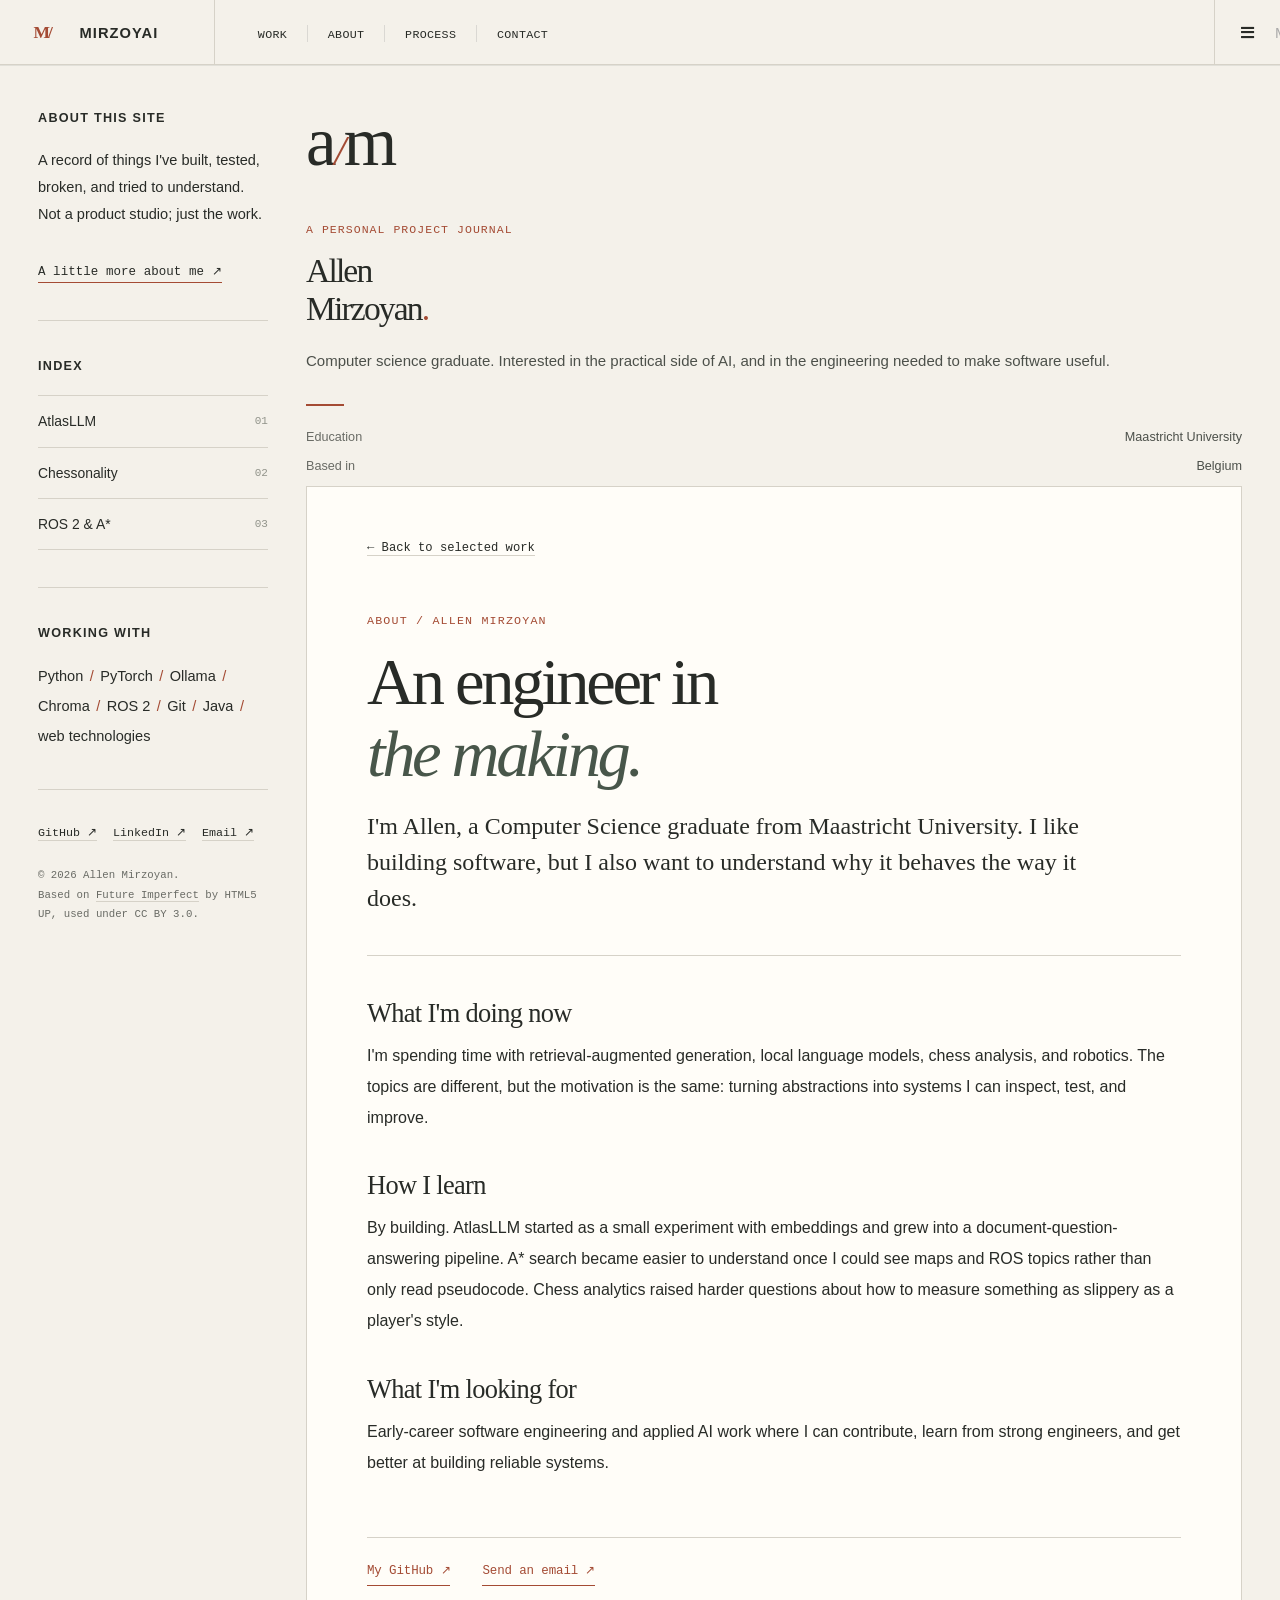
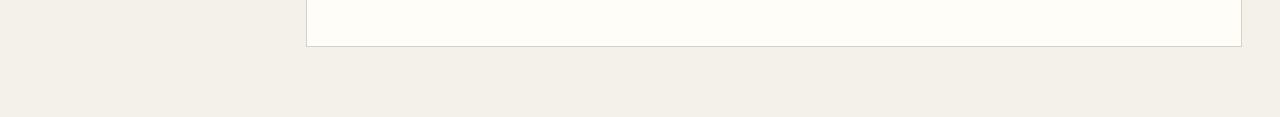
==== commit 23c1c63a: "Launch MirzoyAI interactive portfolio" ====
--- a/single.html
+++ b/single.html
@@ -1,146 +1,41 @@
-<!DOCTYPE HTML>
-<!--
-	Future Imperfect by HTML5 UP
-	html5up.net | @ajlkn
-	Free for personal and commercial use under the CCA 3.0 license (html5up.net/license)
--->
-<html>
-	<head>
-		<title>Single - Future Imperfect by HTML5 UP</title>
-		<meta charset="utf-8" />
-		<meta name="viewport" content="width=device-width, initial-scale=1, user-scalable=no" />
-		<link rel="stylesheet" href="assets/css/main.css" />
-	</head>
-	<body class="single is-preload">
-
-		<!-- Wrapper -->
-			<div id="wrapper">
-
-				<!-- Header -->
-					<header id="header">
-						<h1><a href="index.html">Future Imperfect</a></h1>
-						<nav class="links">
-							<ul>
-								<li><a href="#">Lorem</a></li>
-								<li><a href="#">Ipsum</a></li>
-								<li><a href="#">Feugiat</a></li>
-								<li><a href="#">Tempus</a></li>
-								<li><a href="#">Adipiscing</a></li>
-							</ul>
-						</nav>
-						<nav class="main">
-							<ul>
-								<li class="search">
-									<a class="fa-search" href="#search">Search</a>
-									<form id="search" method="get" action="#">
-										<input type="text" name="query" placeholder="Search" />
-									</form>
-								</li>
-								<li class="menu">
-									<a class="fa-bars" href="#menu">Menu</a>
-								</li>
-							</ul>
-						</nav>
-					</header>
-
-				<!-- Menu -->
-					<section id="menu">
-
-						<!-- Search -->
-							<section>
-								<form class="search" method="get" action="#">
-									<input type="text" name="query" placeholder="Search" />
-								</form>
-							</section>
-
-						<!-- Links -->
-							<section>
-								<ul class="links">
-									<li>
-										<a href="#">
-											<h3>Lorem ipsum</h3>
-											<p>Feugiat tempus veroeros dolor</p>
-										</a>
-									</li>
-									<li>
-										<a href="#">
-											<h3>Dolor sit amet</h3>
-											<p>Sed vitae justo condimentum</p>
-										</a>
-									</li>
-									<li>
-										<a href="#">
-											<h3>Feugiat veroeros</h3>
-											<p>Phasellus sed ultricies mi congue</p>
-										</a>
-									</li>
-									<li>
-										<a href="#">
-											<h3>Etiam sed consequat</h3>
-											<p>Porta lectus amet ultricies</p>
-										</a>
-									</li>
-								</ul>
-							</section>
-
-						<!-- Actions -->
-							<section>
-								<ul class="actions stacked">
-									<li><a href="#" class="button large fit">Log In</a></li>
-								</ul>
-							</section>
-
-					</section>
-
-				<!-- Main -->
-					<div id="main">
-
-						<!-- Post -->
-							<article class="post">
-								<header>
-									<div class="title">
-										<h2><a href="#">Magna sed adipiscing</a></h2>
-										<p>Lorem ipsum dolor amet nullam consequat etiam feugiat</p>
-									</div>
-									<div class="meta">
-										<time class="published" datetime="2015-11-01">November 1, 2015</time>
-										<a href="#" class="author"><span class="name">Jane Doe</span><img src="images/avatar.jpg" alt="" /></a>
-									</div>
-								</header>
-								<span class="image featured"><img src="images/pic01.jpg" alt="" /></span>
-								<p>Mauris neque quam, fermentum ut nisl vitae, convallis maximus nisl. Sed mattis nunc id lorem euismod placerat. Vivamus porttitor magna enim, ac accumsan tortor cursus at. Phasellus sed ultricies mi non congue ullam corper. Praesent tincidunt sed tellus ut rutrum. Sed vitae justo condimentum, porta lectus vitae, ultricies congue gravida diam non fringilla.</p>
-								<p>Nunc quis dui scelerisque, scelerisque urna ut, dapibus orci. Sed vitae condimentum lectus, ut imperdiet quam. Maecenas in justo ut nulla aliquam sodales vel at ligula. Sed blandit diam odio, sed fringilla lectus molestie sit amet. Praesent eu tortor viverra lorem mattis pulvinar feugiat in turpis. Class aptent taciti sociosqu ad litora torquent per conubia nostra, per inceptos himenaeos. Fusce ullamcorper tellus sit amet mattis dignissim. Phasellus ut metus ligula. Curabitur nec leo turpis. Ut gravida purus quis erat pretium, sed pellentesque massa elementum. Fusce vestibulum porta augue, at mattis justo. Integer sed sapien fringilla, dapibus risus id, faucibus ante. Pellentesque mattis nunc sit amet tortor pellentesque, non placerat neque viverra. </p>
-								<footer>
-									<ul class="stats">
-										<li><a href="#">General</a></li>
-										<li><a href="#" class="icon solid fa-heart">28</a></li>
-										<li><a href="#" class="icon solid fa-comment">128</a></li>
-									</ul>
-								</footer>
-							</article>
-
-					</div>
-
-				<!-- Footer -->
-					<section id="footer">
-						<ul class="icons">
-							<li><a href="#" class="icon brands fa-twitter"><span class="label">Twitter</span></a></li>
-							<li><a href="#" class="icon brands fa-facebook-f"><span class="label">Facebook</span></a></li>
-							<li><a href="#" class="icon brands fa-instagram"><span class="label">Instagram</span></a></li>
-							<li><a href="#" class="icon solid fa-rss"><span class="label">RSS</span></a></li>
-							<li><a href="#" class="icon solid fa-envelope"><span class="label">Email</span></a></li>
-						</ul>
-						<p class="copyright">&copy; Untitled. Design: <a href="http://html5up.net">HTML5 UP</a>. Images: <a href="http://unsplash.com">Unsplash</a>.</p>
-					</section>
-
-			</div>
-
-		<!-- Scripts -->
-			<script src="assets/js/jquery.min.js"></script>
-			<script src="assets/js/browser.min.js"></script>
-			<script src="assets/js/breakpoints.min.js"></script>
-			<script src="assets/js/util.js"></script>
-			<script src="assets/js/main.js"></script>
-
-	</body>
-</html>+<!doctype html>
+<!-- Future Imperfect by HTML5 UP | html5up.net | CC BY 3.0; adapted for mirzoyan.click -->
+<html lang="en">
+<head>
+  <meta charset="utf-8">
+  <meta name="viewport" content="width=device-width, initial-scale=1">
+  <meta name="color-scheme" content="light">
+  <meta name="description" content="About Allen Mirzoyan — Maastricht University computer science graduate interested in AI and software engineering.">
+  <meta name="theme-color" content="#f4f1ea">
+  <title>About — Allen Mirzoyan</title>
+  <link rel="icon" href="images/favicon.svg" type="image/svg+xml">
+  <link rel="stylesheet" href="assets/css/main.css">
+  <link rel="stylesheet" href="assets/css/editorial.css">
+      <link rel="stylesheet" href="assets/css/motion.css">
+</head>
+<body class="is-preload ">
+  <a class="skip-link" href="#main">Skip to content</a>
+  <header id="header">
+    <h1><a href="index.html" aria-label="MirzoyAI homepage"><span class="header-mark">M/</span> MIRZOYAI</a></h1>
+    <nav class="links" aria-label="Main navigation"><ul><li><a href="index.html#work">Work</a></li><li><a href="single.html">About</a></li><li><a href="index.html#approach">Process</a></li><li><a href="index.html#contact">Contact</a></li></ul></nav>
+    <nav class="main" aria-label="More navigation"><ul><li class="menu"><a class="fa-bars" href="#menu" aria-label="Open menu">Menu</a></li></ul></nav>
+  </header>
+  <section id="menu" aria-label="Site menu"><section><ul class="links"><li><a href="index.html#work"><h3>Work</h3><p>The projects, with details</p></a></li><li><a href="single.html"><h3>About</h3><p>Background and interests</p></a></li><li><a href="index.html#approach"><h3>Process</h3><p>How I work</p></a></li><li><a href="index.html#contact"><h3>Contact</h3><p>GitHub, LinkedIn, email</p></a></li></ul></section><section><ul class="actions stacked"><li><a class="button large fit" href="https://github.com/lyosha777" target="_blank" rel="noopener noreferrer">View GitHub</a></li></ul></section></section>
+  <div id="wrapper">
+    <main id="main"><article class="detail-article"><p class="back-row"><a href="index.html">← Back to selected work</a></p><p class="section-id">ABOUT / ALLEN MIRZOYAN</p><h2 class="detail-title">An engineer in<br><em>the making.</em></h2><p class="detail-intro">I'm Allen, a Computer Science graduate from Maastricht University. I like building software, but I also want to understand why it behaves the way it does.</p><div class="detail-rule"></div><h3>What I'm doing now</h3><p>I'm spending time with retrieval-augmented generation, local language models, chess analysis, and robotics. The topics are different, but the motivation is the same: turning abstractions into systems I can inspect, test, and improve.</p><h3>How I learn</h3><p>By building. AtlasLLM started as a small experiment with embeddings and grew into a document-question-answering pipeline. A* search became easier to understand once I could see maps and ROS topics rather than only read pseudocode. Chess analytics raised harder questions about how to measure something as slippery as a player's style.</p><h3>What I'm looking for</h3><p>Early-career software engineering and applied AI work where I can contribute, learn from strong engineers, and get better at building reliable systems.</p><div class="detail-outro"><a class="editorial-link" href="https://github.com/lyosha777" target="_blank" rel="noopener noreferrer">My GitHub ↗</a><a class="editorial-link" href="mailto:admin@mirzoyan.click">Send an email ↗</a></div></article></main>
+    <section id="sidebar" aria-label="About Allen">
+  <section id="intro" class="intro-custom"><div class="monogram" aria-hidden="true">a<span>/</span>m</div><p class="eyebrow">A personal project journal</p><h2>Allen<br>Mirzoyan<span class="period">.</span></h2><p>Computer science graduate. Interested in the practical side of AI, and in the engineering needed to make software useful.</p><div class="side-rule"></div><p class="small-line"><span>Education</span>Maastricht University</p><p class="small-line"><span>Based in</span>Belgium</p></section>
+  <section class="blurb" id="sidebar-about"><h2>About this site</h2><p>A record of things I've built, tested, broken, and tried to understand. Not a product studio; just the work.</p><a class="text-link" href="single.html">A little more about me <span aria-hidden="true">↗</span></a></section>
+  <section class="sidebar-index"><h2>Index</h2><ol><li><a href="index.html#atlasllm">AtlasLLM <span>01</span></a></li><li><a href="index.html#chessonality">Chessonality <span>02</span></a></li><li><a href="index.html#ros2">ROS 2 &amp; A* <span>03</span></a></li></ol></section>
+  <section class="blurb"><h2>Working with</h2><p class="tool-list">Python <span>/</span> PyTorch <span>/</span> Ollama <span>/</span> Chroma <span>/</span> ROS 2 <span>/</span> Git <span>/</span> Java <span>/</span> web technologies</p></section>
+  <section id="footer" class="site-footer"><div class="foot-links"><a href="https://github.com/lyosha777" target="_blank" rel="noopener noreferrer">GitHub ↗</a><a href="https://www.linkedin.com/in/allen-mirzoyan-853b9729a/" target="_blank" rel="noopener noreferrer">LinkedIn ↗</a><a href="mailto:admin@mirzoyan.click">Email ↗</a></div><p>© 2026 Allen Mirzoyan.<br>Based on <a href="https://html5up.net/future-imperfect" target="_blank" rel="noopener noreferrer">Future Imperfect</a> by HTML5 UP, used under CC BY 3.0.</p></section>
+</section>
+  </div>
+  <script src="assets/js/jquery.min.js"></script>
+  <script src="assets/js/browser.min.js"></script>
+  <script src="assets/js/breakpoints.min.js"></script>
+  <script src="assets/js/util.js"></script>
+  <script src="assets/js/main.js"></script>
+  <script defer src="assets/js/motion.js"></script>
+</body>
+</html>
--- a/assets/css/editorial.css
+++ b/assets/css/editorial.css
@@ -0,0 +1,234 @@
+/* MirzoyAI — editorial direction for HTML5 UP Future Imperfect.
+   No gradients, blobs, glass cards, decorative motion, or external fonts. */
+:root {
+  --paper: #f4f1ea;
+  --sheet: #fffdf8;
+  --ink: #282b27;
+  --muted: #696b65;
+  --faint: #92948b;
+  --line: #d6d2c8;
+  --warmline: #e9e5db;
+  --accent: #a44b34;
+  --accent-hover: #7d3525;
+  --green: #48564a;
+  --serif: Georgia, 'Times New Roman', serif;
+  --sans: Arial, Helvetica, sans-serif;
+  --mono: 'Courier New', Courier, monospace;
+}
+html { scroll-behavior: smooth; scroll-padding-top: 5.25rem; }
+body, input, select, textarea { font-family: var(--sans); font-size: 15px; color: var(--ink); }
+body { background: var(--paper); line-height: 1.75; }
+a { color: inherit; border-bottom: 1px solid var(--line); transition: color .12s ease, border-color .12s ease; }
+a:hover, a:focus-visible { color: var(--accent-hover) !important; border-color: var(--accent); }
+a:focus-visible, button:focus-visible { outline: 2px solid var(--accent); outline-offset: 5px; }
+h1,h2,h3,h4,h5,h6 { font-family: var(--sans); font-weight: 600; letter-spacing: -.03em; text-transform: none; color: var(--ink); }
+p { line-height: 1.83; }
+::selection { background: #e9c5ad; color: var(--ink); }
+.skip-link { position: absolute; top: -6rem; left: 1rem; z-index: 20000; padding: .4rem .8rem; background: var(--ink); color: var(--sheet); }
+.skip-link:focus { top: .7rem; color: var(--sheet) !important; }
+
+/* The original header/menu still work, but aren't allowed to set the visual tone. */
+#header { height: 65px; line-height: 65px; background: var(--paper); border-bottom: 1px solid var(--line); }
+#header h1 { padding: 0 2.1rem; font-family: var(--sans); font-size: 1em; font-weight: 700; letter-spacing: .07em; }
+#header h1 a { font-size: .98em; }
+.header-mark { font: bold 1.19em var(--serif); letter-spacing: -.12em; color: var(--accent); margin-right: 1.35em; }
+#header .links { border-left: 1px solid var(--line); }
+#header .links ul li { margin-left: 0; padding-left: 0; }
+#header .links ul li a { font-family: var(--mono); font-weight: 400; font-size: .78em; letter-spacing: .025em; padding: 0 1.7em; text-transform: uppercase; color: var(--ink); }
+#header .main { border-left: 1px solid var(--line); }
+#header .main > ul > li { border-left: 0; }
+#header .main > ul > li > a { width: 65px; }
+#header .main > ul > li > a:before { color: var(--ink); }
+#menu { background: var(--paper); border-color: var(--line); }
+#menu > * { border-color: var(--line); }
+#menu .links > li, #menu .links { border-color: var(--line); }
+#menu .links > li a h3 { font-family: var(--sans); font-size: .9em; letter-spacing: .01em; }
+#menu .links > li a p { font-family: var(--sans); font-size: .85em; letter-spacing: normal; }
+.button { border-color: var(--ink) !important; font-family: var(--mono); font-size: .7em; letter-spacing: .04em; box-shadow: none; border-radius: 0; color: var(--ink) !important; }
+.button:hover { border-color: var(--accent) !important; color: var(--accent) !important; }
+
+/* Future Imperfect's reversed flex layout becomes an asymmetrical editorial page. */
+#wrapper { max-width: 1460px; width: 100%; padding: 72px 65px 100px; gap: 65px; flex-direction: row-reverse; align-items: flex-start; }
+#main { flex: 1 1 0; width: 0; min-width: 0; }
+#sidebar { width: 265px; min-width: 265px; margin: 0; flex: 0 0 265px; }
+#sidebar > * { border-top: 1px solid var(--line); margin: 37px 0 0; padding: 35px 0 0; }
+#sidebar > :first-child { margin: 0; padding: 0; border: none; }
+#sidebar h2 { font-size: .79rem; letter-spacing: .1em; font-weight: 700; text-transform: uppercase; margin-bottom: 1.15rem; }
+#sidebar p { font-size: .91rem; line-height: 1.85; }
+#intro { text-align: left; margin: 0; }
+#intro .monogram { font-family: var(--serif); font-size: 4.3rem; line-height: 1; letter-spacing: -.12em; font-weight: 400; margin-bottom: 2.9rem; }
+#intro .monogram span { color: var(--accent); font-size: .62em; font-style: italic; margin: 0 .14em; }
+#intro .eyebrow { font: .72rem var(--mono); color: var(--accent); letter-spacing: .09em; text-transform: uppercase; margin-bottom: 1rem; }
+#intro h2 { font-family: var(--serif); font-size: 2.1rem; font-weight: normal; text-transform: none; letter-spacing: -.055em; line-height: 1.13; margin-bottom: 1.2rem; }
+.period { color: var(--accent); }
+#intro > p:not(.eyebrow) { color: #4c504a; }
+#intro .side-rule { width: 38px; height: 2px; background: var(--accent); margin: 27px 0 22px; }
+#intro .small-line { display: flex; justify-content: space-between; gap: 15px; font-size: .79rem; margin-bottom: .65rem; line-height: 1.45; }
+#intro .small-line span { color: var(--muted); }
+.text-link { font: .78rem var(--mono); letter-spacing: .005em; text-decoration: none; border-bottom-color: var(--accent); padding-bottom: .22rem; }
+#sidebar .sidebar-index ol { list-style: none; margin: 0; padding: 0; }
+#sidebar .sidebar-index li { padding: 0; border-bottom: 1px solid var(--line); }
+#sidebar .sidebar-index li:first-child { border-top: 1px solid var(--line); }
+#sidebar .sidebar-index li a { display: flex; justify-content: space-between; align-items: center; padding: 13px 0; font-size: .87rem; border-bottom: none; }
+#sidebar .sidebar-index li a span { font: .69rem var(--mono); color: var(--faint); }
+#sidebar .tool-list { line-height: 2.05; }
+#sidebar .tool-list span { color: var(--accent); margin: 0 .15rem; }
+#sidebar .site-footer .foot-links { display: flex; flex-wrap: wrap; gap: .65rem 1rem; margin-bottom: 1.55rem; }
+#sidebar .site-footer .foot-links a { font: .73rem var(--mono); }
+#sidebar .site-footer p { font: .67rem/1.85 var(--mono); color: var(--muted); }
+
+/* Lead: simple typographic design, with its size earned by actual content. */
+.intro-lead { background: var(--sheet); border: 1px solid var(--line); padding: 31px 55px 30px; margin-bottom: 66px; }
+.lead-topline, .lead-bottom { display: flex; justify-content: space-between; flex-wrap: wrap; gap: .5rem 1rem; font: .65rem var(--mono); letter-spacing: .07em; text-transform: uppercase; color: var(--muted); }
+.lead-topline { border-bottom: 1px solid var(--line); padding-bottom: 18px; }
+.lead-bottom { border-top: 1px solid var(--line); padding-top: 17px; margin-top: 65px; }
+.overline { margin: 62px 0 1rem; font: .72rem var(--mono); letter-spacing: .07em; text-transform: uppercase; color: var(--accent); }
+.intro-lead h2 { font: normal clamp(3.2rem, 5.5vw, 6rem)/1.065 var(--serif); letter-spacing: -.055em; text-transform: none; margin: 0 0 2.1rem; color: var(--ink); }
+.intro-lead h2 em { font-style: italic; color: var(--green); }
+.lead-summary { font-size: 1.16rem; line-height: 1.75; max-width: 660px; margin: 0; color: #41463f; }
+.lead-cta { display: flex; flex-wrap: wrap; gap: 1.2rem 2.2rem; margin-top: 35px; }
+.editorial-link { font: .78rem var(--mono); letter-spacing: -.01em; border-bottom: 1px solid var(--accent); padding-bottom: 7px; display: inline-flex; gap: .5em; text-decoration: none; color: var(--accent); }
+.editorial-link.secondary { color: var(--ink); border-color: var(--line); }
+.editorial-link:hover { color: var(--accent-hover) !important; }
+.section-id { font: .73rem var(--mono); color: var(--accent); letter-spacing: .1em; text-transform: uppercase; margin: 0; }
+.section-intro { display: grid; grid-template-columns: 145px 1fr; gap: 30px; align-items: start; margin-bottom: 28px; }
+.section-intro h2 { font: normal 2.25rem/1.16 var(--serif); letter-spacing: -.035em; margin-bottom: .45rem; }
+.section-intro p:not(.section-id) { font-size: .96rem; color: var(--muted); margin: 0; max-width: 560px; }
+
+/* Work reads like detailed entries in a technical publication. */
+.project.post { background: var(--sheet); border: 1px solid var(--line); padding: 0; margin: 0 0 36px; }
+.project.post > header { display: flex; margin: 0; left: 0; width: 100%; border-bottom: 1px solid var(--line); }
+.project.post > header .title { padding: 39px 45px 35px; min-width: 0; }
+.project.post > header .title h2 { font: normal 3rem/1.04 var(--serif); letter-spacing: -.045em; text-transform: none; margin: 17px 0 11px; }
+.project.post > header .title p:last-child { font: .95rem var(--sans); letter-spacing: 0; text-transform: none; color: var(--muted); margin: 0; }
+.project-counter { font: .68rem var(--mono); letter-spacing: .09em; color: var(--accent); text-transform: uppercase; display: flex; align-items: center; gap: 15px; margin: 0; }
+.counter-rule { display: inline-block; width: 30px; height: 1px; background: var(--line); }
+.project.post > header .meta { display: flex; flex-direction: column; align-items: flex-start; justify-content: center; gap: 12px; padding: 30px; text-align: left; min-width: 180px; width: 180px; border-left: 1px solid var(--line); }
+.project.post > header .meta > * { margin: 0; }
+.project-status { background: #e6e8de; color: #364b3b; border-left: 2px solid #53684e; display: inline-block; font: .68rem var(--mono); letter-spacing: -.03em; padding: 5px 8px; }
+.project-status.status-wip { background: #f0e6d9; color: #835637; border-color: #a9784c; }
+.project-status.status-study { background: #e7e8e6; color: #5e655e; border-color: #7e867d; }
+.meta-note { font: .7rem/1.75 var(--mono); color: var(--muted); }
+.project-body { padding: 33px 45px 37px; }
+.project-deck { font: normal 1.65rem/1.39 var(--serif); letter-spacing: -.023em; max-width: 690px; margin-bottom: 23px; }
+.project-body > p:not(.project-deck) { font-size: .94rem; line-height: 1.85; margin: 24px 0 32px; max-width: 690px; }
+.artifact { border: 1px solid #c8cbc1; background: #f0f1e9; padding: 20px 23px; margin: 24px 0 25px; overflow: hidden; }
+.artifact-top { display: flex; justify-content: space-between; gap: .5rem; font: .65rem var(--mono); letter-spacing: .065em; color: #535c54; border-bottom: 1px solid #cbd0c4; padding-bottom: 13px; margin-bottom: 19px; }
+.artifact-pipeline .pipeline { display: flex; align-items: center; justify-content: space-between; gap: 5px; }
+.pipeline > div { flex: 1; min-width: 0; background: #fcfbf6; border: 1px solid #bec5b9; padding: 15px 10px 14px; }
+.pipeline b { font: .65rem var(--mono); display: block; margin-bottom: 12px; color: var(--accent); }
+.pipeline strong { font: 600 .89rem var(--sans); display: block; color: var(--ink); }
+.pipeline small { font: .68rem/1.4 var(--mono); display: block; color: var(--muted); margin-top: 5px; }
+.pipe-arrow { font: 1.4rem var(--mono); color: var(--accent); }
+.artifact-pipeline > p { font: .69rem var(--mono); color: var(--muted); margin: 17px 0 0; }
+.artifact-chess { display: grid; grid-template-columns: minmax(160px, 44%) 1fr; gap: 28px; background: #eee9df; border-color: #d2c9bc; }
+.chess-board { display: grid; grid-template-columns: repeat(8,1fr); aspect-ratio: 1 / 1; width: 100%; border: 1px solid #b3a99d; align-self: start; }
+.chess-square { background: #eee7da; display: grid; place-items: center; font: clamp(.8rem,2vw,1.65rem) var(--serif); line-height: 1; color: #352e26; }
+.chess-square.dark { background: #b8a18b; }
+.chess-notes .artifact-top { font-size: .61rem; }
+.chess-notes ul { margin: 0; padding: 0; list-style: none; }
+.chess-notes ul li { padding: 10px 0; border-bottom: 1px solid #d0c6b7; font-size: .85rem; display: flex; gap: 14px; }
+.chess-notes ul li span { font: .71rem var(--mono); color: var(--accent); }
+.chess-notes > p { color: var(--muted); font: .65rem/1.6 var(--mono); margin: 14px 0 0; }
+.artifact-path { padding-bottom: 8px; }
+.artifact-path svg { display: block; width: 100%; max-height: 285px; }
+.project-bottom { border-top: 1px solid var(--line); padding-top: 20px; display: flex; flex-wrap: wrap; align-items: center; justify-content: space-between; gap: 18px; }
+.project-tags { font: .68rem/1.8 var(--mono); color: var(--muted); }
+.project-tags span { color: var(--accent); margin: 0 3px; }
+.project-links { display: flex; gap: 1.3rem; flex-wrap: wrap; }
+.project-links .editorial-link { font-size: .73rem; }
+
+.approach-section { border-top: 1px solid var(--ink); padding: 34px 0 50px; margin-top: 72px; }
+.approach-columns { display: grid; grid-template-columns: minmax(0,1fr) minmax(0,1.1fr); gap: 55px; margin-top: 40px; }
+.approach-columns h2 { font: normal 3.25rem/1.1 var(--serif); letter-spacing: -.045em; }
+.approach-columns p { font-size: .98rem; margin-bottom: 1.25rem; }
+.approach-columns .editorial-link { margin-top: 10px; }
+.contact-section { background: #29312b; color: #f3f0e8; padding: 48px 54px 54px; margin-top: 20px; }
+.contact-section .section-id { color: #dba58a; }
+.contact-section h2 { color: #f3f0e8; font: normal 4rem/1.1 var(--serif); letter-spacing: -.05em; margin: 27px 0; }
+.contact-section h2 em { color: #dba58a; font-style: italic; }
+.contact-section > p:not(.section-id) { max-width: 570px; font-size: .98rem; color: #d7d8d1; }
+.contact-actions { border-top: 1px solid #667268; display: flex; flex-wrap: wrap; gap: 20px; justify-content: space-between; align-items: center; padding-top: 27px; margin-top: 41px; }
+.contact-actions .email-large { color: white; font: normal 1.27rem var(--serif); border-bottom: 1px solid #abbdaf; }
+.contact-actions a:hover { color: #f1c5ae !important; }
+.contact-actions > div { display: flex; flex-wrap: wrap; gap: 16px; }
+.contact-actions > div a { font: .74rem var(--mono); color: #eeeae0; border-bottom: 1px solid #778277; }
+
+/* About and honest engineering notes. */
+.detail-article { background: var(--sheet); border: 1px solid var(--line); padding: 45px 60px 60px; }
+.back-row { margin-bottom: 55px; }
+.back-row a { font: .76rem var(--mono); }
+.detail-article .section-id { margin-bottom: 18px; }
+.detail-article .detail-title { font: normal clamp(3.6rem,5.2vw,5rem)/1.08 var(--serif); letter-spacing: -.05em; text-transform: none; margin-bottom: 18px; }
+.detail-article .detail-title em { color: var(--green); font-style: italic; }
+.detail-article .detail-intro { font: normal 1.5rem/1.5 var(--serif); max-width: 730px; margin-bottom: 39px; }
+.detail-article .detail-rule { width: 100%; height: 1px; background: var(--line); margin: 35px 0 42px; }
+.detail-article h3 { font: normal 1.65rem var(--serif); letter-spacing: -.025em; margin: 37px 0 12px; }
+.detail-article p:not(.back-row):not(.section-id):not(.detail-intro):not(.case-links), .detail-article li { font-size: 1rem; line-height: 1.93; }
+.detail-article ul { list-style-type: square; padding-left: 1.5rem; }
+.detail-article ul li { padding-left: .4rem; margin-bottom: .5rem; }
+.detail-article code { background: #f0eee7; padding: 0 .3rem; }
+.detail-outro { border-top: 1px solid var(--line); display: flex; gap: 2rem; flex-wrap: wrap; padding-top: 24px; margin-top: 58px; }
+.case-links { margin-top: 30px; }
+
+/* Small screens: editorial columns collapse without card grids or animated reveals. */
+@media screen and (max-width: 1280px) {
+  #wrapper { display: flex; flex-direction: row-reverse; padding: 55px 38px 70px; gap: 38px; }
+  #sidebar { border: none; margin: 0; padding: 0; width: 230px; min-width: 230px; flex-basis: 230px; }
+  .intro-lead { padding: 27px 36px; }
+  .overline { margin-top: 45px; }
+  .lead-bottom { margin-top: 42px; }
+  .project.post > header .title { padding: 35px 34px; }
+  .project-body { padding: 29px 34px 33px; }
+}
+@media screen and (max-width: 1030px) {
+  #wrapper { display: block; padding: 38px 32px 70px; }
+  #main { width: 100%; }
+  #sidebar { border-top: 1px solid var(--line); padding-top: 35px; margin: 50px 0 0; width: 100%; min-width: 0; display: grid; grid-template-columns: 1fr 1fr; gap: 30px 35px; }
+  #sidebar > * { margin: 0; padding: 0; border-top: 0; }
+  #intro .monogram { margin-bottom: 1rem; }
+  #intro h2 { font-size: 1.8rem; }
+}
+@media screen and (max-width: 736px) {
+  #header { height: 58px; line-height: 58px; }
+  #header h1 { padding: 0 1.2rem; }
+  #header .main > ul > li > a { width: 58px; }
+  #wrapper { padding: 22px 16px 45px; }
+  .intro-lead { padding: 20px 23px; margin-bottom: 46px; }
+  .lead-topline { font-size: .59rem; }
+  .overline { margin-top: 36px; }
+  .intro-lead h2 { font-size: clamp(2.65rem,10.7vw,4rem); }
+  .lead-summary { font-size: 1rem; }
+  .lead-bottom { margin-top: 46px; }
+  .section-intro { display: block; }
+  .section-intro .section-id { margin-bottom: 12px; }
+  .section-intro h2 { font-size: 1.9rem; }
+  .project.post > header { display: block; }
+  .project.post > header .title { padding: 28px 25px 23px; }
+  .project.post > header .title h2 { font-size: 2.6rem; }
+  .project.post > header .meta { width: 100%; min-width: 0; display: flex; flex-direction: row; justify-content: space-between; flex-wrap: wrap; align-items: center; border-left: 0; border-top: 1px solid var(--line); padding: 13px 25px; }
+  .project-body { padding: 25px; }
+  .project-deck { font-size: 1.4rem; }
+  .artifact { padding: 14px; }
+  .pipeline { flex-wrap: wrap; }
+  .pipeline > div { flex: 1 1 40%; }
+  .pipe-arrow { display: none; }
+  .artifact-chess { gap: 17px; }
+  .chess-notes ul li { font-size: .68rem; padding: 7px 0; gap: 6px; }
+  .artifact-chess .artifact-top { display: block; }
+  .artifact-chess .artifact-top span:last-child { display: none; }
+  .project-bottom { display: block; }
+  .project-bottom .project-links { margin-top: 15px; }
+  .approach-columns { display: block; }
+  .approach-columns h2 { font-size: 2.8rem; margin-bottom: 26px; }
+  .contact-section { padding: 35px 27px; }
+  .contact-section h2 { font-size: 3.1rem; }
+  .contact-actions .email-large { font-size: 1.08rem; overflow-wrap: anywhere; }
+  .detail-article { padding: 27px 26px 38px; }
+  .detail-article .detail-title { font-size: 3.2rem; }
+  .detail-article .detail-intro { font-size: 1.3rem; }
+  #sidebar { display: block; margin-top: 43px; }
+  #sidebar > * { margin: 27px 0 0; padding: 26px 0 0; border-top: 1px solid var(--line); }
+  #sidebar > :first-child { margin: 0; padding: 0; border: 0; }
+}
+@media (prefers-reduced-motion: reduce) { html { scroll-behavior: auto; } *, *::before, *::after { transition-duration: .01ms !important; animation-duration: .01ms !important; } }
--- a/assets/css/motion.css
+++ b/assets/css/motion.css
@@ -0,0 +1,50 @@
+/* MirzoyAI / motion layer — restrained, responsive, reduced-motion friendly */
+:root{--motion-ink:#1b2526;--motion-accent:#b3543d;--motion-rule:#d4d4cd}
+html{scroll-behavior:smooth}body{cursor:default}
+#header{box-shadow:0 1px 0 rgba(22,33,34,.08)}
+#header .links a{position:relative}#header .links a:after{content:"";position:absolute;left:0;right:100%;bottom:10px;height:1px;background:var(--motion-accent);transition:right .24s ease}#header .links a:hover:after,#header .links a:focus-visible:after{right:0}
+.intro-lead{position:relative;overflow:hidden}
+.intro-lead:before{content:"";position:absolute;inset:0 0 auto auto;width:140px;height:140px;background:repeating-linear-gradient(90deg,transparent 0 19px,rgba(50,60,56,.055) 20px),repeating-linear-gradient(0deg,transparent 0 19px,rgba(50,60,56,.055) 20px);mask-image:linear-gradient(135deg,#000,transparent 80%);pointer-events:none}
+.intro-lead h2{font-size:clamp(3.25rem,5.25vw,5.65rem)!important;letter-spacing:-.065em!important;line-height:1.035!important;max-width:760px}
+.intro-lead h2 em{color:#415d55}
+.intro-lead .lead-summary{max-width:640px}
+.editorial-link{transition:color .2s ease,border-color .2s ease,transform .2s ease;display:inline-flex;gap:.3em;align-items:center}
+.editorial-link:hover,.editorial-link:focus-visible{transform:translateX(5px);color:var(--motion-accent)!important}
+.project.post{transition:box-shadow .32s ease,transform .32s ease,border-color .32s ease;will-change:auto}
+.project.post:hover{box-shadow:0 15px 38px rgba(31,38,35,.075);transform:translateY(-3px)}
+.project.post .title h2{transition:letter-spacing .25s ease,color .25s ease}
+.project.post:hover .title h2{letter-spacing:-.035em;color:#415d55}
+.artifact{position:relative;overflow:hidden;transition:border-color .3s ease,box-shadow .3s ease}
+.project.post:hover .artifact{box-shadow:inset 0 0 0 1px rgba(179,84,61,.18)}
+.artifact-pipeline .pipeline>div{transition:transform .22s ease,background-color .22s ease,border-color .22s ease}
+.artifact-pipeline .pipeline>div:hover{transform:translateY(-5px);border-color:#b3543d;background:#fffdf9}
+.chess-board .chess-square{transition:background-color .18s ease,color .18s ease,transform .18s ease}
+.chess-board .chess-square:hover{position:relative;z-index:2;transform:scale(1.12);outline:2px solid #b3543d;outline-offset:-2px}
+.artifact-path svg polyline{stroke-dasharray:14 7;animation:path-drift 12s linear infinite}
+@keyframes path-drift{to{stroke-dashoffset:-210}}
+.sidebar-index a{transition:padding-left .22s ease,color .22s ease}
+.sidebar-index a:hover{padding-left:8px;color:var(--motion-accent)}
+/* One intentional visual feature: an animated systems sketch, not a decorative blob. */
+.systems-sketch{position:relative;margin:32px 0 6px;border:1px solid #c9cec8;background:#e9eeea;color:#31423c;padding:17px 20px 12px;overflow:hidden}
+.systems-sketch .sketch-head{display:flex;justify-content:space-between;gap:12px;font:10px/1.4 'Courier New',monospace;letter-spacing:.11em;text-transform:uppercase;color:#55665e}
+.systems-sketch svg{display:block;width:100%;height:auto;margin-top:10px}
+.systems-sketch .sketch-foot{font:10px/1.5 'Courier New',monospace;color:#65736d;letter-spacing:.04em;border-top:1px solid #c8d0ca;padding-top:9px;display:flex;justify-content:space-between}
+.systems-sketch .link-line{stroke:#8b9e92;stroke-width:1.3;stroke-dasharray:3 7;animation:sketch-flow 18s linear infinite}
+@keyframes sketch-flow{to{stroke-dashoffset:-180}}
+.systems-sketch .signal{fill:#b3543d;offset-path:path('M 70 70 L 230 70 L 410 70 L 580 70');animation:signal-travel 7s ease-in-out infinite;filter:none}
+@keyframes signal-travel{0%{offset-distance:0%;opacity:0}7%{opacity:1}90%{opacity:1}100%{offset-distance:100%;opacity:0}}
+.systems-sketch .node{fill:#e9eeea;stroke:#50665a;stroke-width:1.6;transition:fill .3s ease,stroke .3s ease}
+.systems-sketch .node-group:hover .node{fill:#d5e0d6;stroke:#b3543d}
+.systems-sketch text{font-family:'Courier New',monospace;font-size:11px;fill:#43584e;letter-spacing:1px}
+.systems-sketch .node-index{font-size:9px;fill:#b3543d}
+/* Scroll reveal only when JS activates it. No flash of hidden content without JS. */
+.motion-ready .reveal-on-scroll{opacity:0;transform:translateY(22px);transition:opacity .65s cubic-bezier(.2,.7,.2,1),transform .65s cubic-bezier(.2,.7,.2,1)}
+.motion-ready .reveal-on-scroll.is-visible{opacity:1;transform:none}
+.motion-ready .intro-lead .overline{animation:hero-in .55s both}
+.motion-ready .intro-lead h2{animation:hero-in .7s .1s both}
+.motion-ready .intro-lead .lead-summary{animation:hero-in .7s .22s both}
+.motion-ready .intro-lead .lead-cta{animation:hero-in .7s .3s both}
+@keyframes hero-in{from{opacity:0;transform:translateY(13px)}to{opacity:1;transform:translateY(0)}}
+:focus-visible{outline:2px solid #b3543d!important;outline-offset:4px}
+@media(max-width:736px){.intro-lead h2{font-size:clamp(2.7rem,10vw,4.1rem)!important}.systems-sketch{padding:12px}.systems-sketch .sketch-head,.systems-sketch .sketch-foot{font-size:8px}}
+@media(prefers-reduced-motion:reduce){html{scroll-behavior:auto}*,*:before,*:after{animation:none!important;transition:none!important;scroll-behavior:auto!important}.motion-ready .reveal-on-scroll{opacity:1!important;transform:none!important}.project.post:hover{transform:none}}
